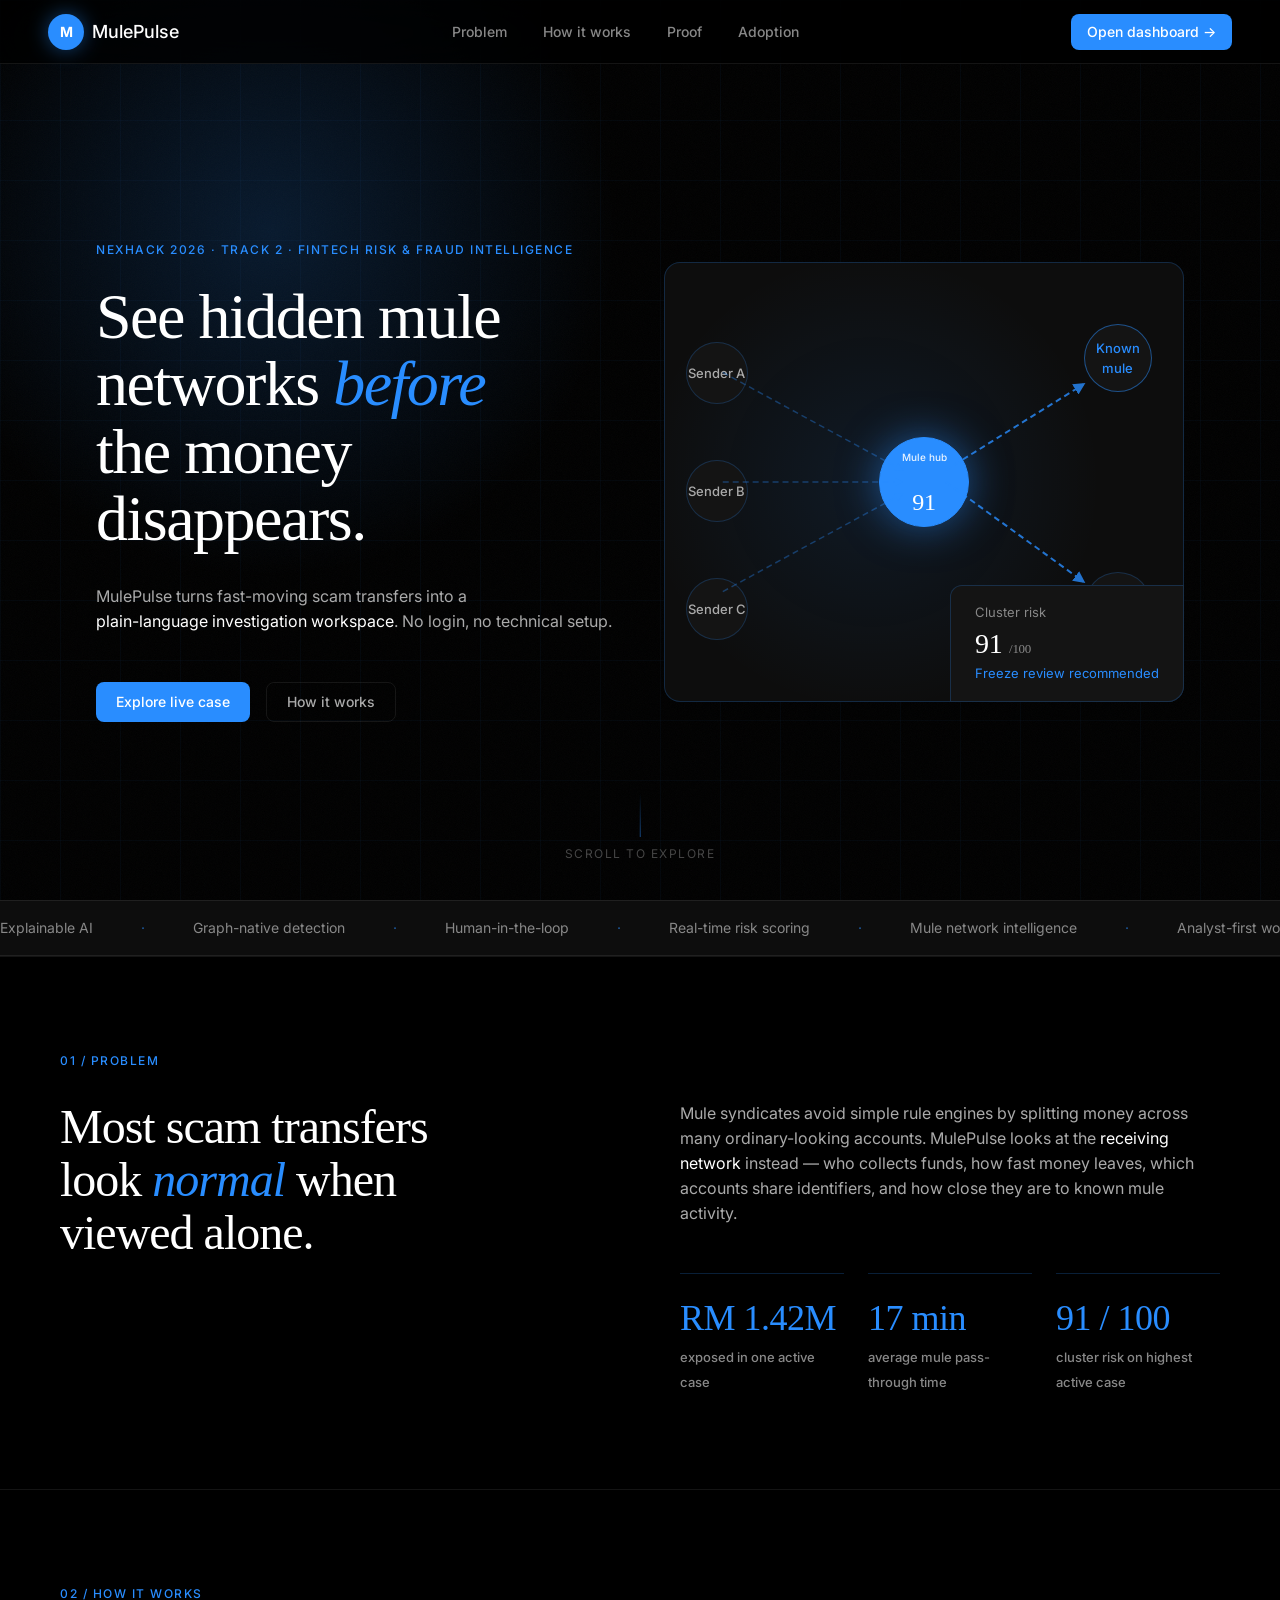
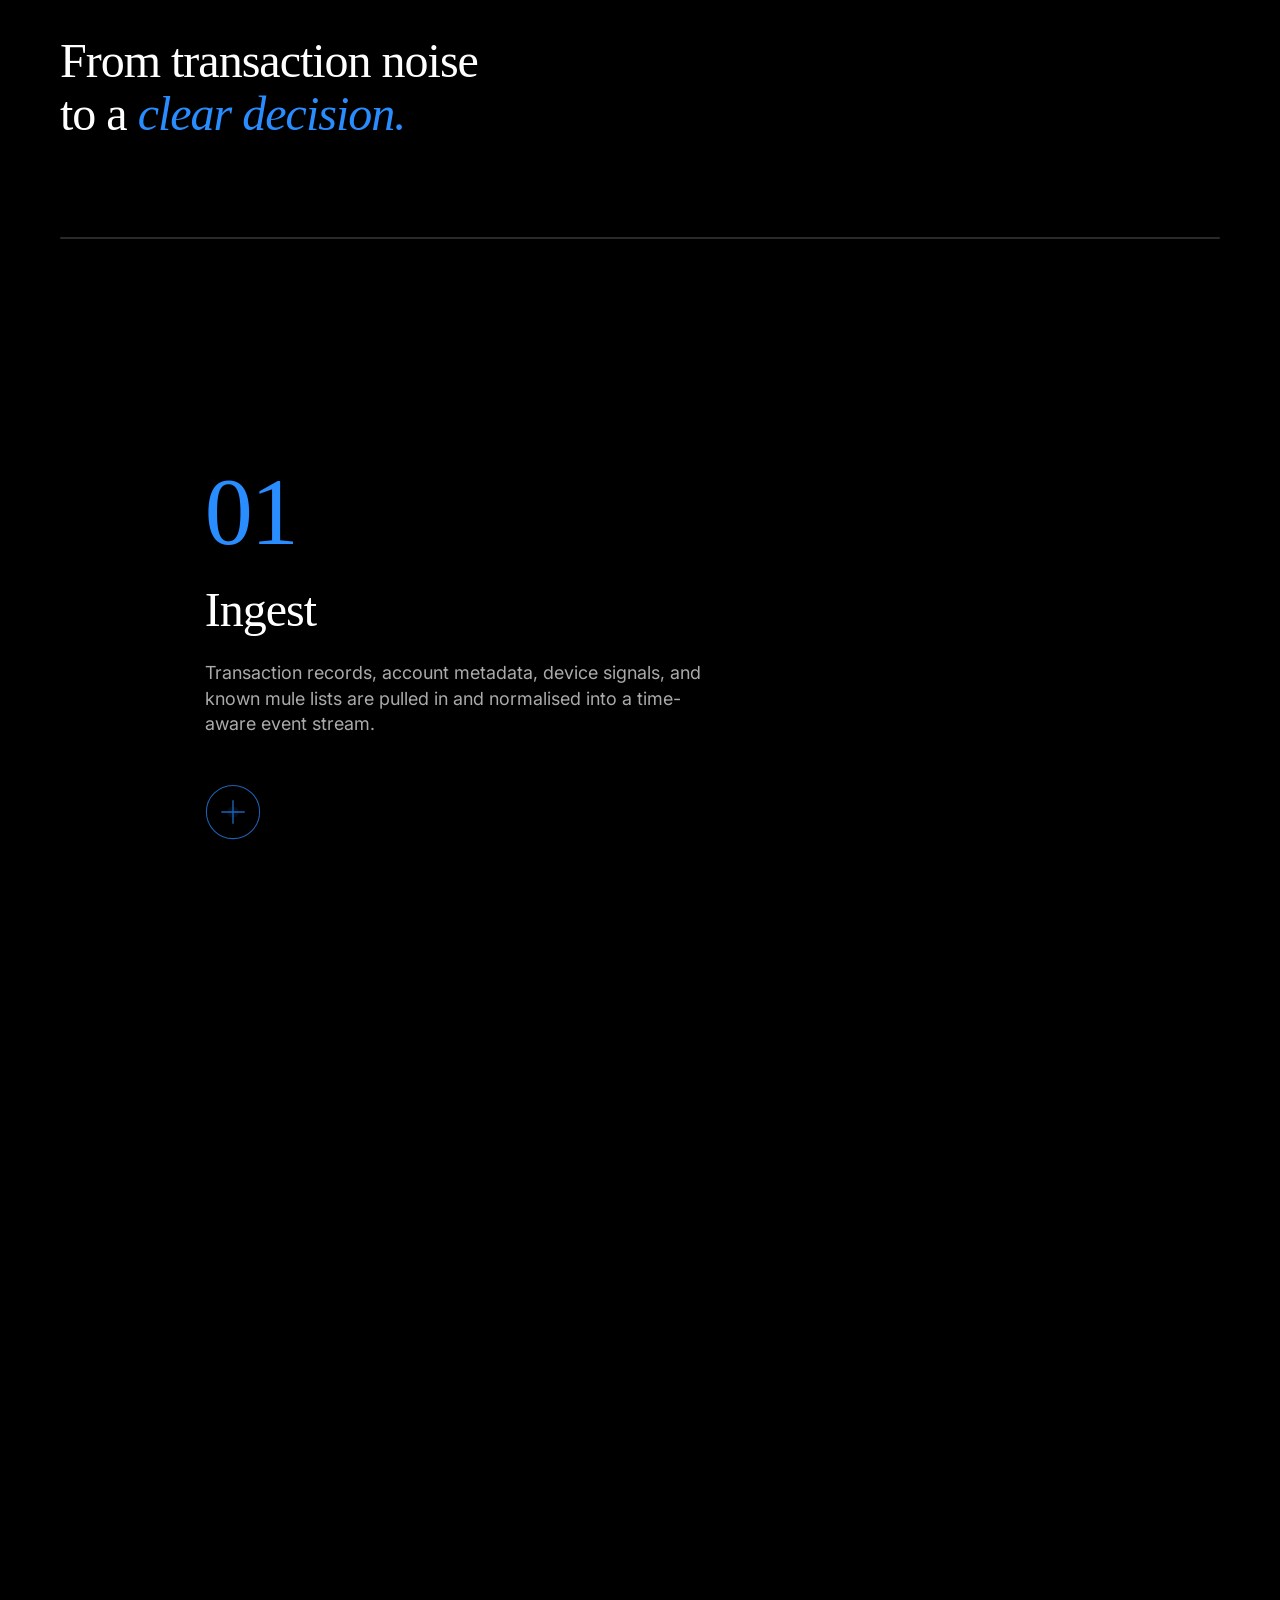
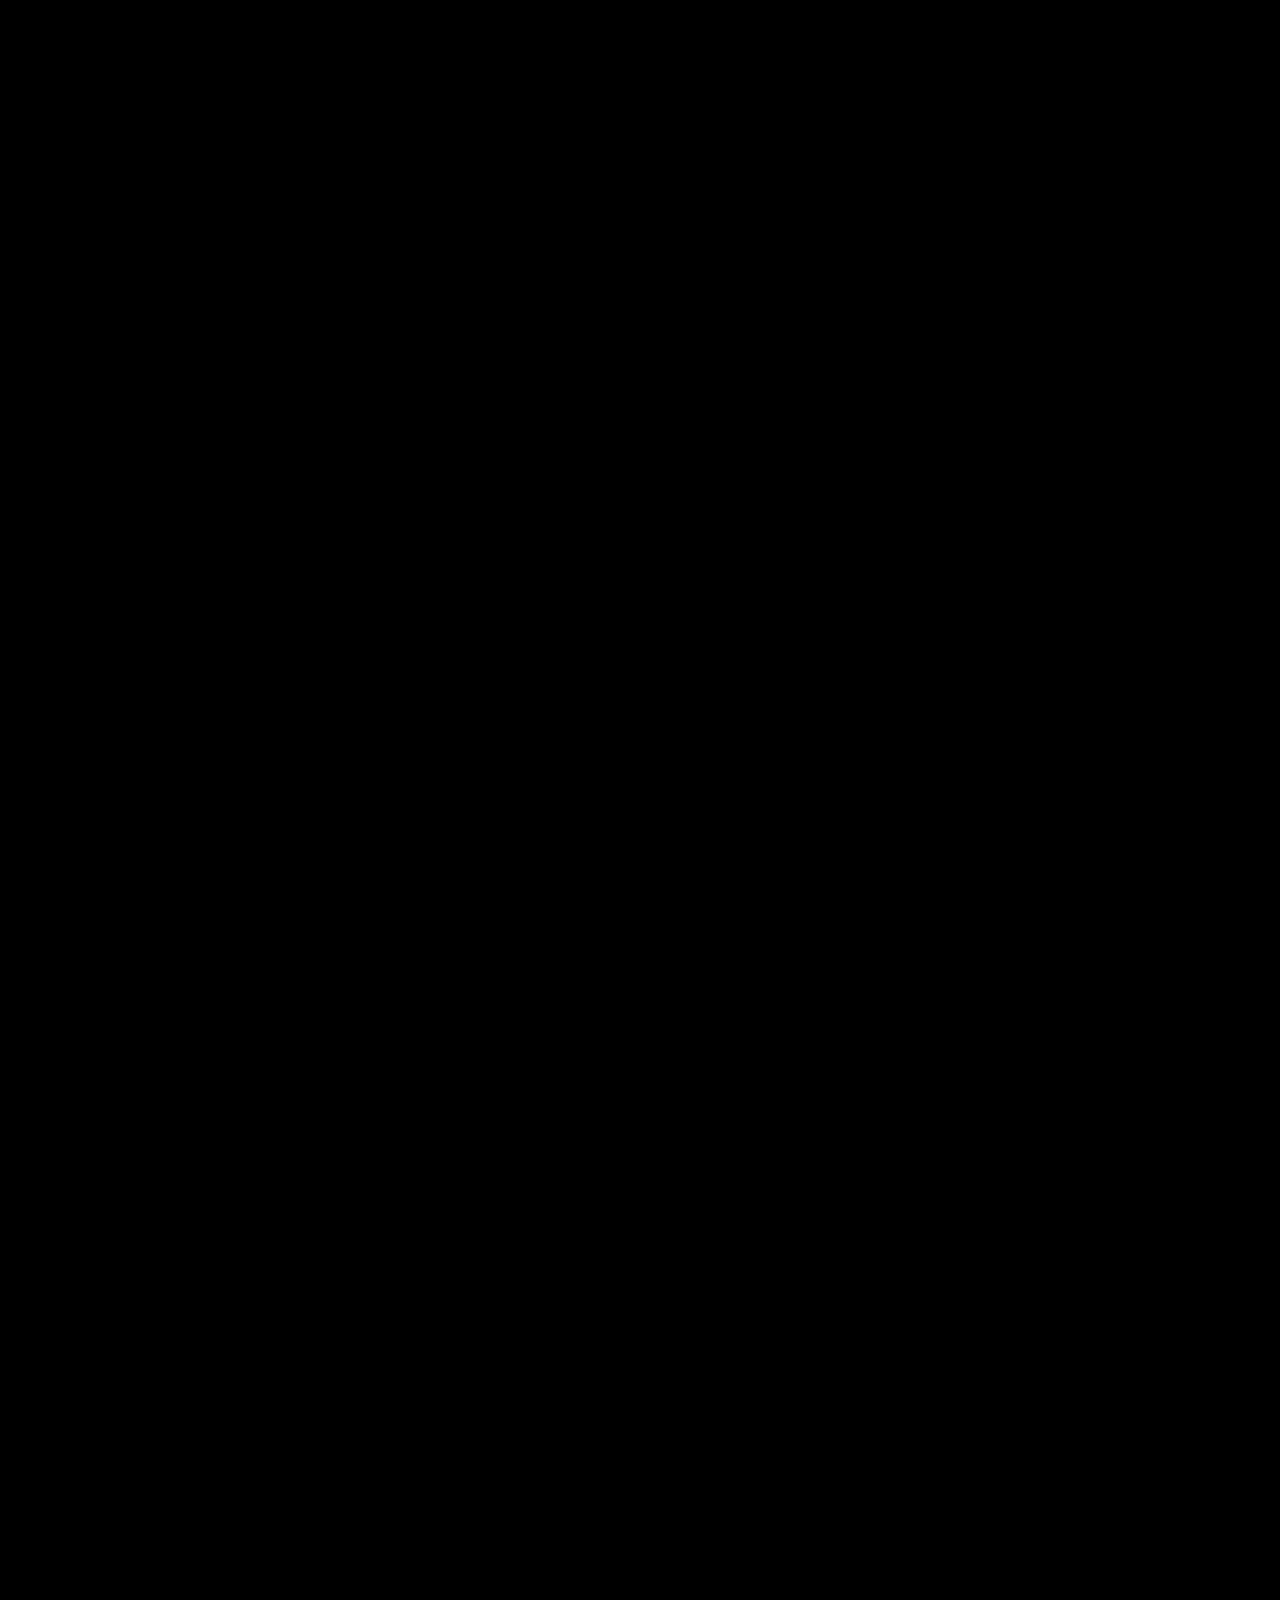
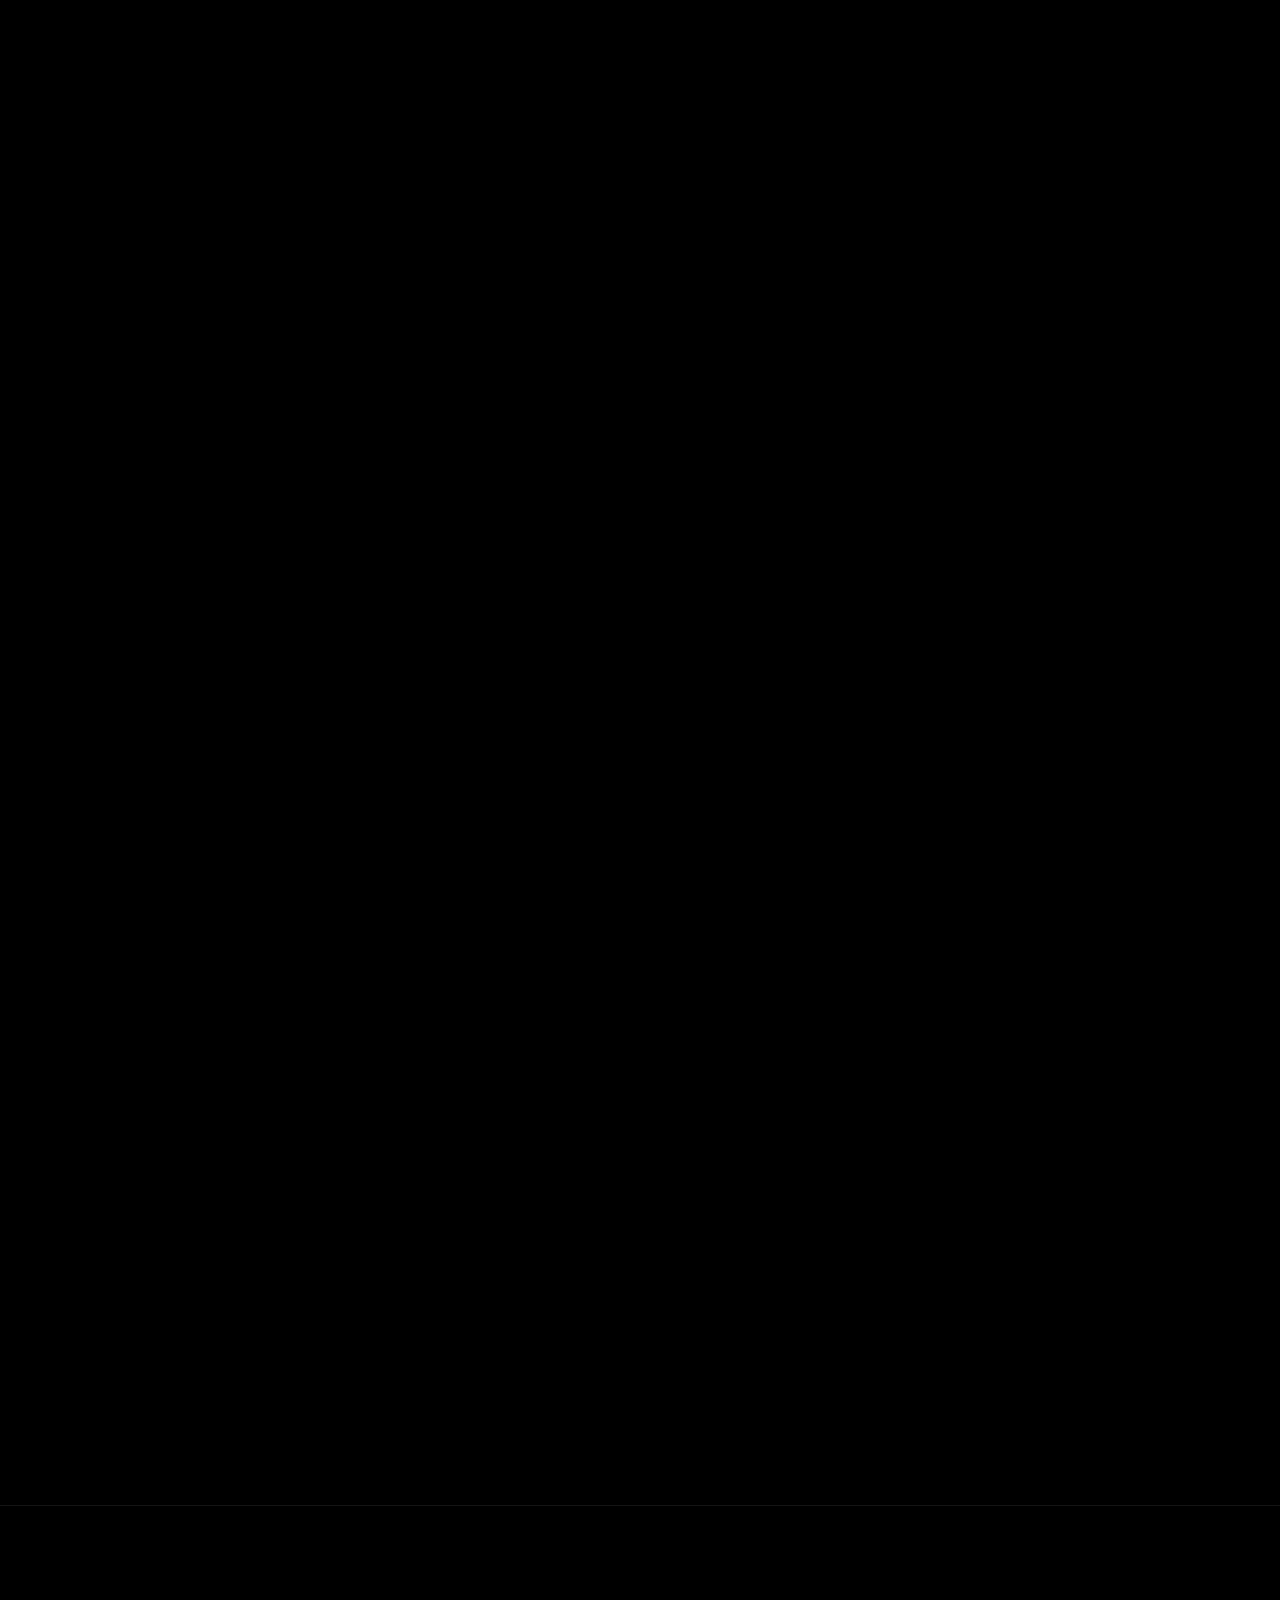
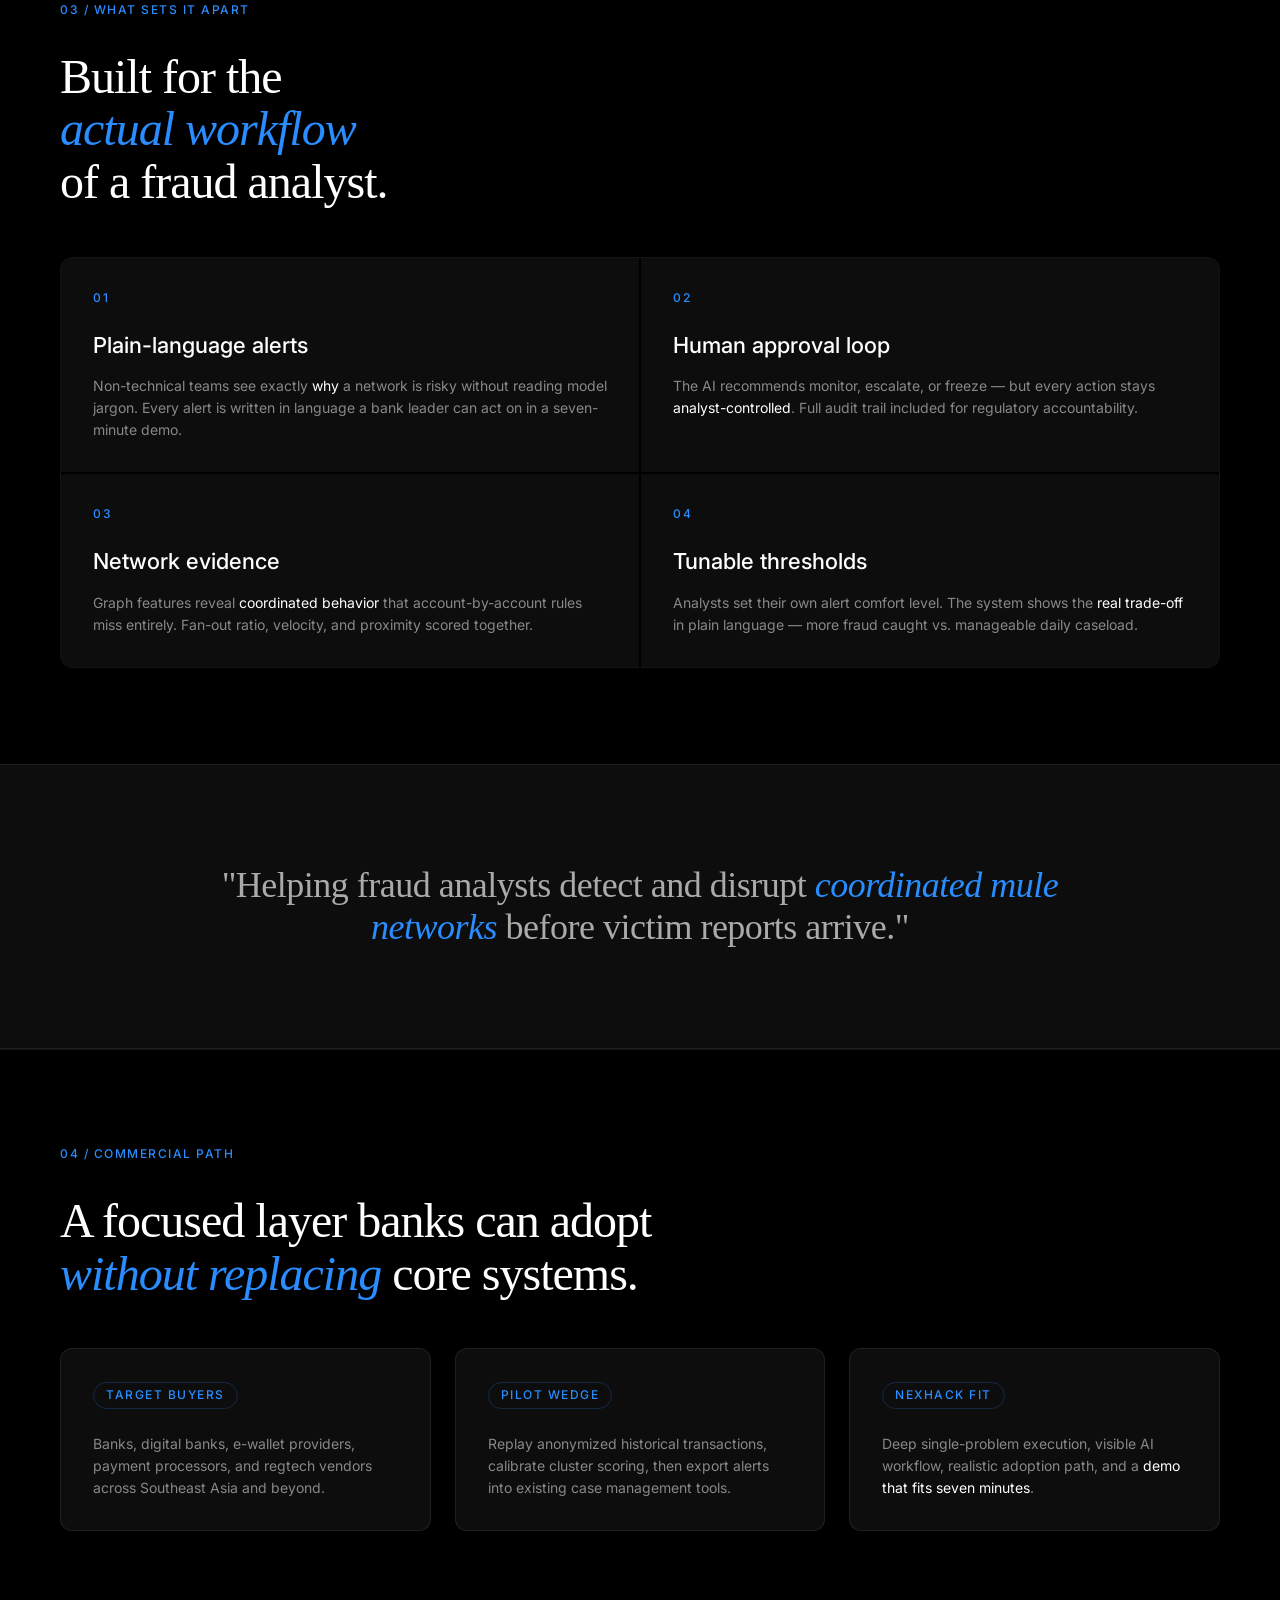
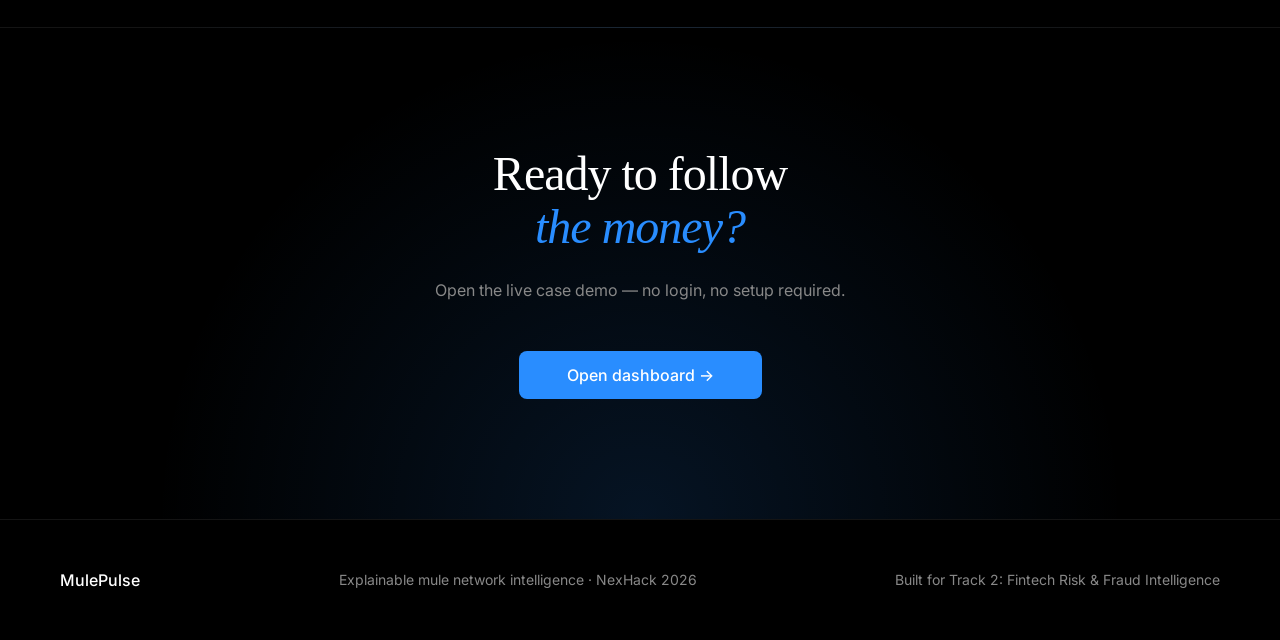
==== frontend_edited/index.html @ bab92071 "Add files via upload" ====
<!doctype html>
<html lang="en">
  <head>
    <meta charset="UTF-8" />
    <meta name="viewport" content="width=device-width, initial-scale=1.0" />
    <title>MulePulse | See Hidden Mule Networks Before the Money Disappears</title>
    <meta name="description" content="MulePulse turns fast-moving scam transfers into a plain-language investigation workspace. Graph-native mule network detection for fraud analysts." />
    <link rel="preconnect" href="https://fonts.googleapis.com" />
    <link rel="preconnect" href="https://fonts.gstatic.com" crossorigin />
    <link href="https://fonts.googleapis.com/css2?family=Inter:wght@400;500;600;700&family=JetBrains+Mono:wght@400;500&display=swap" rel="stylesheet" />
    <link rel="stylesheet" href="styles.css" />
  </head>
  <body>

    <!-- NAV -->
    <nav class="nav" id="nav">
      <a class="nav-brand" href="#" aria-label="MulePulse">
        <span class="nav-mark">M</span>
        <span>MulePulse</span>
      </a>
      <ul class="nav-links" role="list">
        <li><a href="#problem">Problem</a></li>
        <li><a href="#how">How it works</a></li>
        <li><a href="#proof">Proof</a></li>
        <li><a href="#adoption">Adoption</a></li>
      </ul>
      <a class="nav-cta" href="dashboard.html">Open dashboard →</a>
    </nav>

    <!-- HERO -->
    <section class="hero" id="top">
      <div class="hero-noise"></div>
      <div class="hero-grid-lines"></div>

      <div class="hero-content">
        <p class="eyebrow reveal-up" data-delay="0">NexHack 2026 · Track 2 · Fintech Risk & Fraud Intelligence</p>
        <h1 class="hero-heading reveal-up" data-delay="1">
          See hidden mule<br />
          networks <em>before</em><br />
          the money<br />
          disappears.
        </h1>
        <p class="hero-sub reveal-up" data-delay="2">
          MulePulse turns fast-moving scam transfers into a<br />
          <em>plain-language investigation workspace</em>. No login, no technical setup.
        </p>
        <div class="hero-actions reveal-up" data-delay="3">
          <a class="btn-primary" href="dashboard.html" id="hero-cta">Explore live case</a>
          <a class="btn-ghost" href="#how" id="hero-how">How it works</a>
        </div>
      </div>

      <!-- Animated graph visual -->
      <div class="hero-graph reveal-up" data-delay="2" aria-hidden="true">
        <div class="hg-orb orb-center">
          <span class="orb-label">Mule hub</span>
          <span class="orb-score">91</span>
        </div>
        <div class="hg-orb orb-v1"><span>Sender A</span></div>
        <div class="hg-orb orb-v2"><span>Sender B</span></div>
        <div class="hg-orb orb-v3"><span>Sender C</span></div>
        <div class="hg-orb orb-k1 orb-known"><span>Known mule</span></div>
        <div class="hg-orb orb-c1 orb-cash"><span>Cash-out</span></div>
        <svg class="hg-svg" viewBox="0 0 520 420" aria-hidden="true">
          <defs>
            <marker id="ah" viewBox="0 0 10 10" refX="8" refY="5" markerWidth="6" markerHeight="6" orient="auto-start-reverse">
              <path d="M0 0 L10 5 L0 10z" fill="#298DFF"/>
            </marker>
            <marker id="ah-hot" viewBox="0 0 10 10" refX="8" refY="5" markerWidth="6" markerHeight="6" orient="auto-start-reverse">
              <path d="M0 0 L10 5 L0 10z" fill="#298DFF"/>
            </marker>
          </defs>
          <!-- sender lines -->
          <line class="hg-edge" x1="58" y1="100" x2="238" y2="198" marker-end="url(#ah)" />
          <line class="hg-edge" x1="58" y1="210" x2="238" y2="210" marker-end="url(#ah)" />
          <line class="hg-edge" x1="58" y1="320" x2="238" y2="222" marker-end="url(#ah)" />
          <!-- hub to downstream -->
          <line class="hg-edge hg-hot" x1="282" y1="198" x2="420" y2="112" marker-end="url(#ah-hot)" />
          <line class="hg-edge hg-hot" x1="282" y1="210" x2="420" y2="310" marker-end="url(#ah-hot)" />
          <!-- pulse ring -->
          <circle class="hg-pulse" cx="260" cy="210" r="42" />
          <circle class="hg-pulse delay1" cx="260" cy="210" r="42" />
        </svg>
        <div class="hg-card">
          <p>Cluster risk</p>
          <strong>91 <span>/100</span></strong>
          <small>Freeze review recommended</small>
        </div>
      </div>

      <div class="hero-scroll-hint" aria-hidden="true">
        <span></span>
        <p>Scroll to explore</p>
      </div>
    </section>

    <!-- TICKER -->
    <div class="ticker-wrap" aria-hidden="true">
      <div class="ticker">
        <span>Explainable AI</span><span class="ticker-dot">·</span>
        <span>Graph-native detection</span><span class="ticker-dot">·</span>
        <span>Human-in-the-loop</span><span class="ticker-dot">·</span>
        <span>Real-time risk scoring</span><span class="ticker-dot">·</span>
        <span>Mule network intelligence</span><span class="ticker-dot">·</span>
        <span>Analyst-first workflow</span><span class="ticker-dot">·</span>
        <span>Explainable AI</span><span class="ticker-dot">·</span>
        <span>Graph-native detection</span><span class="ticker-dot">·</span>
        <span>Human-in-the-loop</span><span class="ticker-dot">·</span>
        <span>Real-time risk scoring</span><span class="ticker-dot">·</span>
        <span>Mule network intelligence</span><span class="ticker-dot">·</span>
        <span>Analyst-first workflow</span><span class="ticker-dot">·</span>
      </div>
    </div>

    <!-- PROBLEM STATEMENT -->
    <section class="section problem-section" id="problem">
      <div class="container">
        <div class="section-label reveal-up">01 / Problem</div>
        <div class="problem-layout">
          <h2 class="problem-heading reveal-up">
            Most scam transfers<br />
            look <em>normal</em> when<br />
            viewed alone.
          </h2>
          <div class="problem-right">
            <p class="problem-body reveal-up">
              Mule syndicates avoid simple rule engines by splitting money across many ordinary-looking accounts. MulePulse looks at the <em>receiving network</em> instead — who collects funds, how fast money leaves, which accounts share identifiers, and how close they are to known mule activity.
            </p>
            <div class="stat-row">
              <div class="stat reveal-up" data-delay="0">
                <strong>RM 1.42M</strong>
                <span>exposed in one active case</span>
              </div>
              <div class="stat reveal-up" data-delay="1">
                <strong>17 min</strong>
                <span>average mule pass-through time</span>
              </div>
              <div class="stat reveal-up" data-delay="2">
                <strong>91 / 100</strong>
                <span>cluster risk on highest active case</span>
              </div>
            </div>
          </div>
        </div>
      </div>
    </section>

    <!-- HOW IT WORKS — horizontal sticky scroll -->
    <section class="section how-section" id="how">
      <div class="container" style="margin-bottom: 64px;">
        <div class="section-label reveal-up">02 / How it works</div>
        <h2 class="how-heading reveal-up">From transaction noise<br />to a <em>clear decision.</em></h2>
      </div>

      <div class="steps-track" id="stepsTrack">
        <div class="steps-sticky">
          <div class="steps-progress">
            <div class="steps-bar" id="stepsBar"></div>
          </div>
          <div class="steps-viewport">
            <div class="steps-slider" id="stepsSlider">

              <div class="step-slide">
                <div class="step-number">01</div>
                <h3 class="step-title">Ingest</h3>
                <p class="step-body">Transaction records, account metadata, device signals, and known mule lists are pulled in and normalised into a time-aware event stream.</p>
                <div class="step-icon">
                  <svg viewBox="0 0 80 80" fill="none" aria-hidden="true">
                    <circle cx="40" cy="40" r="38" stroke="#298DFF" stroke-width="1.5"/>
                    <path d="M24 40h32M40 24v32" stroke="#298DFF" stroke-width="2" stroke-linecap="round"/>
                    <circle cx="40" cy="40" r="8" fill="#298DFF" opacity="0.15"/>
                  </svg>
                </div>
              </div>

              <div class="step-slide">
                <div class="step-number">02</div>
                <h3 class="step-title">Connect</h3>
                <p class="step-body">A graph engine links accounts, devices, and transfers, revealing coordinated receiving networks that look like isolated transactions at the account level.</p>
                <div class="step-icon">
                  <svg viewBox="0 0 80 80" fill="none" aria-hidden="true">
                    <circle cx="20" cy="40" r="8" stroke="#298DFF" stroke-width="1.5"/>
                    <circle cx="60" cy="20" r="8" stroke="#298DFF" stroke-width="1.5"/>
                    <circle cx="60" cy="60" r="8" stroke="#298DFF" stroke-width="1.5"/>
                    <line x1="28" y1="36" x2="52" y2="24" stroke="#298DFF" stroke-width="1.5"/>
                    <line x1="28" y1="44" x2="52" y2="56" stroke="#298DFF" stroke-width="1.5"/>
                    <line x1="60" y1="28" x2="60" y2="52" stroke="#298DFF" stroke-width="1.5"/>
                  </svg>
                </div>
              </div>

              <div class="step-slide">
                <div class="step-number">03</div>
                <h3 class="step-title">Score</h3>
                <p class="step-body">Clusters are ranked by velocity, fan-out ratio, known mule proximity, and network density. The highest-risk cluster reaches the analyst first.</p>
                <div class="step-icon">
                  <svg viewBox="0 0 80 80" fill="none" aria-hidden="true">
                    <rect x="12" y="48" width="10" height="20" rx="2" fill="#298DFF" opacity="0.3"/>
                    <rect x="28" y="36" width="10" height="32" rx="2" fill="#298DFF" opacity="0.5"/>
                    <rect x="44" y="22" width="10" height="46" rx="2" fill="#298DFF" opacity="0.75"/>
                    <rect x="60" y="12" width="10" height="56" rx="2" fill="#298DFF"/>
                  </svg>
                </div>
              </div>

              <div class="step-slide">
                <div class="step-number">04</div>
                <h3 class="step-title">Explain</h3>
                <p class="step-body">A readable case file is generated for non-technical fraud teams — no model jargon, just plain-language reasoning: many sources, fast forwarding, known mule proximity.</p>
                <div class="step-icon">
                  <svg viewBox="0 0 80 80" fill="none" aria-hidden="true">
                    <rect x="16" y="12" width="48" height="56" rx="6" stroke="#298DFF" stroke-width="1.5"/>
                    <line x1="26" y1="28" x2="54" y2="28" stroke="#298DFF" stroke-width="1.5" stroke-linecap="round"/>
                    <line x1="26" y1="40" x2="54" y2="40" stroke="#298DFF" stroke-width="1.5" stroke-linecap="round"/>
                    <line x1="26" y1="52" x2="42" y2="52" stroke="#298DFF" stroke-width="1.5" stroke-linecap="round"/>
                  </svg>
                </div>
              </div>

              <div class="step-slide">
                <div class="step-number">05</div>
                <h3 class="step-title">Control</h3>
                <p class="step-body">Every enforcement action — monitor, escalate, or freeze — requires a human decision. Every choice is logged, timestamped, and auditable for regulatory compliance.</p>
                <div class="step-icon">
                  <svg viewBox="0 0 80 80" fill="none" aria-hidden="true">
                    <circle cx="40" cy="40" r="28" stroke="#298DFF" stroke-width="1.5"/>
                    <path d="M28 40l8 8 16-16" stroke="#298DFF" stroke-width="2" stroke-linecap="round" stroke-linejoin="round"/>
                  </svg>
                </div>
              </div>

            </div>
          </div>
        </div>
      </div>
    </section>

    <!-- PROOF / FEATURES -->
    <section class="section proof-section" id="proof">
      <div class="container">
        <div class="section-label reveal-up">03 / What sets it apart</div>
        <h2 class="proof-heading reveal-up">Built for the<br /><em>actual workflow</em><br />of a fraud analyst.</h2>
        <div class="proof-grid">

          <article class="proof-card reveal-up" data-delay="0">
            <div class="proof-num">01</div>
            <h3>Plain-language alerts</h3>
            <p>Non-technical teams see exactly <em>why</em> a network is risky without reading model jargon. Every alert is written in language a bank leader can act on in a seven-minute demo.</p>
          </article>

          <article class="proof-card reveal-up" data-delay="1">
            <div class="proof-num">02</div>
            <h3>Human approval loop</h3>
            <p>The AI recommends monitor, escalate, or freeze — but every action stays <em>analyst-controlled</em>. Full audit trail included for regulatory accountability.</p>
          </article>

          <article class="proof-card reveal-up" data-delay="2">
            <div class="proof-num">03</div>
            <h3>Network evidence</h3>
            <p>Graph features reveal <em>coordinated behavior</em> that account-by-account rules miss entirely. Fan-out ratio, velocity, and proximity scored together.</p>
          </article>

          <article class="proof-card reveal-up" data-delay="3">
            <div class="proof-num">04</div>
            <h3>Tunable thresholds</h3>
            <p>Analysts set their own alert comfort level. The system shows the <em>real trade-off</em> in plain language — more fraud caught vs. manageable daily caseload.</p>
          </article>

        </div>
      </div>
    </section>

    <!-- LARGE QUOTE / STATEMENT -->
    <section class="quote-section">
      <div class="container">
        <blockquote class="big-quote reveal-up">
          "Helping fraud analysts detect and disrupt <em>coordinated mule networks</em> before victim reports arrive."
        </blockquote>
      </div>
    </section>

    <!-- ADOPTION -->
    <section class="section adoption-section" id="adoption">
      <div class="container">
        <div class="section-label reveal-up">04 / Commercial path</div>
        <h2 class="adoption-heading reveal-up">A focused layer banks can adopt <em>without replacing</em> core systems.</h2>
        <div class="adoption-grid">

          <div class="adoption-card reveal-up" data-delay="0">
            <span class="adoption-tag">Target buyers</span>
            <p>Banks, digital banks, e-wallet providers, payment processors, and regtech vendors across Southeast Asia and beyond.</p>
          </div>

          <div class="adoption-card reveal-up" data-delay="1">
            <span class="adoption-tag">Pilot wedge</span>
            <p>Replay anonymized historical transactions, calibrate cluster scoring, then export alerts into existing case management tools.</p>
          </div>

          <div class="adoption-card reveal-up" data-delay="2">
            <span class="adoption-tag">NexHack fit</span>
            <p>Deep single-problem execution, visible AI workflow, realistic adoption path, and a <em>demo that fits seven minutes</em>.</p>
          </div>

        </div>
      </div>
    </section>

    <!-- FINAL CTA -->
    <section class="cta-section">
      <div class="container cta-inner">
        <h2 class="cta-heading reveal-up">
          Ready to follow<br /><em>the money?</em>
        </h2>
        <p class="cta-sub reveal-up">Open the live case demo — no login, no setup required.</p>
        <a class="btn-primary btn-large reveal-up" href="dashboard.html" id="cta-dashboard">Open dashboard →</a>
      </div>
    </section>

    <!-- FOOTER -->
    <footer class="site-footer">
      <div class="container footer-inner">
        <span class="footer-brand">MulePulse</span>
        <span class="footer-tag">Explainable mule network intelligence · NexHack 2026</span>
        <span class="footer-legal">Built for Track 2: Fintech Risk & Fraud Intelligence</span>
      </div>
    </footer>

    <script src="landing.js"></script>
  </body>
</html>
---- frontend_edited/styles.css ----
/* =============================================
   MULEPULSE — LANDING PAGE STYLES
   Typography: typography.md
   Display: Copernicus / Tiempos Headline (serif)
   Body/UI: StyreneB / Inter (sans)
   Code: JetBrains Mono
   Colors: #298DFF (blue) · #000000 (black)
   ============================================= */

/* --- TYPOGRAPHY TOKENS (from typography.md) --- */
:root {
  /* Font families */
  --font-display: "Copernicus", "Tiempos Headline", Georgia, "Times New Roman", serif;
  --font-ui:      "StyreneB", Inter, -apple-system, BlinkMacSystemFont, "Segoe UI", Roboto, sans-serif;
  --font-mono:    "JetBrains Mono", ui-monospace, "Cascadia Code", "Fira Code", monospace;

  /* Typography scale */
  --type-display-xl-size:    64px;
  --type-display-xl-weight:  400;
  --type-display-xl-lh:      1.05;
  --type-display-xl-ls:      -1.5px;

  --type-display-lg-size:    48px;
  --type-display-lg-weight:  400;
  --type-display-lg-lh:      1.1;
  --type-display-lg-ls:      -1px;

  --type-display-md-size:    36px;
  --type-display-md-weight:  400;
  --type-display-md-lh:      1.15;
  --type-display-md-ls:      -0.5px;

  --type-display-sm-size:    28px;
  --type-display-sm-weight:  400;
  --type-display-sm-lh:      1.2;
  --type-display-sm-ls:      -0.3px;

  --type-title-lg-size:  22px;
  --type-title-lg-weight: 500;
  --type-title-lg-lh:    1.3;

  --type-title-md-size:  18px;
  --type-title-md-weight: 500;
  --type-title-md-lh:    1.4;

  --type-title-sm-size:  16px;
  --type-title-sm-weight: 500;
  --type-title-sm-lh:    1.4;

  --type-body-md-size:   16px;
  --type-body-md-weight: 400;
  --type-body-md-lh:     1.55;

  --type-body-sm-size:   14px;
  --type-body-sm-weight: 400;
  --type-body-sm-lh:     1.55;

  --type-caption-size:   13px;
  --type-caption-weight: 500;
  --type-caption-lh:     1.4;

  --type-caption-up-size:   12px;
  --type-caption-up-weight: 500;
  --type-caption-up-lh:     1.4;
  --type-caption-up-ls:     1.5px;

  --type-code-size:   14px;
  --type-code-weight: 400;
  --type-code-lh:     1.6;

  --type-button-size:   14px;
  --type-button-weight: 500;
  --type-button-lh:     1;

  --type-nav-size:   14px;
  --type-nav-weight: 500;
  --type-nav-lh:     1.4;

  /* Rounded (from rounded tokens) */
  --r-xs:   4px;
  --r-sm:   6px;
  --r-md:   8px;
  --r-lg:   12px;
  --r-xl:   16px;
  --r-pill: 9999px;

  /* Spacing (from spacing tokens) */
  --sp-xxs: 4px;
  --sp-xs:  8px;
  --sp-sm:  12px;
  --sp-md:  16px;
  --sp-lg:  24px;
  --sp-xl:  32px;
  --sp-xxl: 48px;
  --sp-section: 96px;

  /* Component tokens */
  --btn-height:   40px;
  --btn-padding:  var(--sp-sm) 20px;    /* 12px 20px */
  --nav-height:   64px;
  --hero-padding: var(--sp-section);    /* 96px */
  --card-padding: var(--sp-xl);         /* 32px */

  /* Color palette */
  --blue:    #298DFF;
  --blue-d:  #1a6fd4;
  --blue-g:  rgba(41, 141, 255, 0.12);
  --black:   #000000;
  --white:   #ffffff;
  --grey-1:  #0d0d0d;
  --grey-2:  #141414;
  --grey-3:  #1c1c1c;
  --grey-4:  #2a2a2a;
  --grey-m:  #888888;
  --grey-l:  #aaaaaa;
  --line:    rgba(255, 255, 255, 0.08);
  --line-b:  rgba(41, 141, 255, 0.22);
  --shadow:  0 32px 80px rgba(0, 0, 0, 0.7);
  --ease:    cubic-bezier(0.16, 1, 0.3, 1);
}

/* --- RESET ------------------------------------ */
*, *::before, *::after { box-sizing: border-box; margin: 0; padding: 0; }

html {
  scroll-behavior: smooth;
  background: var(--black);
  color: var(--white);
  /* body-md base */
  font-family: var(--font-ui);
  font-size: var(--type-body-md-size);
  font-weight: var(--type-body-md-weight);
  line-height: var(--type-body-md-lh);
  letter-spacing: 0;
  -webkit-font-smoothing: antialiased;
  -moz-osx-font-smoothing: grayscale;
}

body { background: var(--black); overflow-x: hidden; }
a { color: inherit; text-decoration: none; }
button { font: inherit; cursor: pointer; border: none; background: none; }
ul, ol { list-style: none; }
img, svg { display: block; max-width: 100%; }

/* em: blue highlight by default — italic only inside serif display headings */
em {
  color: var(--blue);
  font-style: normal;          /* sans-serif body em = blue, not italic */
}

/* Serif/display contexts: em gets italic (Copernicus italic is intentional) */
h1 em,
h2 em,
h3 em,
.hero-heading em,
.problem-heading em,
.how-heading em,
.proof-heading em,
.adoption-heading em,
.cta-heading em,
.big-quote em {
  font-style: italic;
}

/* --- CONTAINER -------------------------------- */
.container {
  width: min(1160px, calc(100% - 48px));
  margin-inline: auto;
}

/* =============================================
   TYPOGRAPHY UTILITIES
   Directly mapped to typography.md tokens
   ============================================= */

/* Display face — Copernicus / Tiempos Headline */
h1, h2, h3, h4,
.display-xl, .display-lg, .display-md, .display-sm {
  font-family: var(--font-display);
  font-weight: 400;          /* display: always 400, never bold */
}

/* display-xl — 64px, lh 1.05, ls -1.5px */
h1 {
  font-size: clamp(36px, 6.5vw, var(--type-display-xl-size));
  line-height: var(--type-display-xl-lh);
  letter-spacing: var(--type-display-xl-ls);
}

/* display-lg — 48px, lh 1.1, ls -1px */
h2 {
  font-size: clamp(28px, 4.5vw, var(--type-display-lg-size));
  line-height: var(--type-display-lg-lh);
  letter-spacing: var(--type-display-lg-ls);
}

/* display-md — 36px, lh 1.15, ls -0.5px */
h3 {
  font-size: clamp(22px, 3vw, var(--type-display-md-size));
  line-height: var(--type-display-md-lh);
  letter-spacing: var(--type-display-md-ls);
}

/* title-lg — 22px, 500, lh 1.3, StyreneB */
.title-lg {
  font-family: var(--font-ui);
  font-size: var(--type-title-lg-size);
  font-weight: var(--type-title-lg-weight);
  line-height: var(--type-title-lg-lh);
  letter-spacing: 0;
}

/* body-md (default) — 16px, 400, lh 1.55 */
p { font-family: var(--font-ui); }

/* caption-uppercase — 12px, 500, ls 1.5px */
.section-label,
.eyebrow,
.panel-eyebrow,
.ws-eyebrow,
.sidebar-eyebrow,
.proof-num,
.adoption-tag,
.live-badge {
  font-family: var(--font-ui);
  font-size: var(--type-caption-up-size);
  font-weight: var(--type-caption-up-weight);
  line-height: var(--type-caption-up-lh);
  letter-spacing: var(--type-caption-up-ls);
  text-transform: uppercase;
  color: var(--blue);
}

/* --- SCROLL REVEAL --------------------------- */
.reveal-up {
  opacity: 0;
  transform: translateY(40px);
  transition: opacity 0.8s var(--ease), transform 0.8s var(--ease);
}
.reveal-up[data-delay="1"] { transition-delay: 0.1s; }
.reveal-up[data-delay="2"] { transition-delay: 0.2s; }
.reveal-up[data-delay="3"] { transition-delay: 0.32s; }
.reveal-up.visible { opacity: 1; transform: translateY(0); }

/* =============================================
   BUTTONS  (button component token)
   height: 40px · padding: 12px 20px · rounded md (8px)
   font: 14px / 500 / StyreneB
   ============================================= */
.btn-primary,
.btn-ghost {
  display: inline-flex;
  align-items: center;
  justify-content: center;
  gap: var(--sp-xs);
  height: var(--btn-height);
  padding: var(--btn-padding);
  border-radius: var(--r-md);          /* rounded md = 8px */
  font-family: var(--font-ui);
  font-size: var(--type-button-size);
  font-weight: var(--type-button-weight);
  line-height: var(--type-button-lh);
  letter-spacing: 0;
  cursor: pointer;
  transition: background 0.2s var(--ease), transform 0.2s var(--ease), box-shadow 0.2s var(--ease);
}

.btn-primary {
  background: var(--blue);
  color: var(--white);
  border: none;
  box-shadow: 0 0 0 0 rgba(41, 141, 255, 0);
}
.btn-primary:hover {
  background: var(--blue-d);
  transform: translateY(-2px);
  box-shadow: 0 12px 32px rgba(41, 141, 255, 0.3);
}

/* Large variant for CTA — display-sm sizing */
.btn-primary.btn-large {
  height: 48px;
  padding: var(--sp-md) var(--sp-xxl);
  font-size: var(--type-title-sm-size);    /* 16px */
  font-weight: var(--type-title-sm-weight);
}

.btn-ghost {
  background: transparent;
  border: 1px solid var(--line);
  color: var(--grey-l);
}
.btn-ghost:hover {
  border-color: var(--blue);
  color: var(--blue);
  transform: translateY(-2px);
}

/* =============================================
   NAV  (top-nav token: height 64px, nav-link type)
   ============================================= */
.nav {
  position: fixed;
  top: 0; left: 0; right: 0;
  z-index: 100;
  display: grid;
  grid-template-columns: auto 1fr auto;
  align-items: center;
  gap: var(--sp-lg);
  padding: 0 var(--sp-xxl);
  height: var(--nav-height);            /* 64px from top-nav token */
  background: rgba(0, 0, 0, 0.78);
  backdrop-filter: blur(20px);
  -webkit-backdrop-filter: blur(20px);
  border-bottom: 1px solid var(--line);
  transition: background 0.3s, border-color 0.3s;
}
.nav.scrolled {
  background: rgba(0, 0, 0, 0.94);
  border-bottom-color: rgba(41, 141, 255, 0.15);
}

.nav-brand {
  display: flex;
  align-items: center;
  gap: var(--sp-xs);
  /* title-md for brand name */
  font-family: var(--font-ui);
  font-size: var(--type-title-md-size);
  font-weight: var(--type-title-md-weight);
  letter-spacing: 0;
}

.nav-mark {
  display: grid;
  place-items: center;
  width: 36px; height: 36px;
  border-radius: var(--r-pill);
  background: var(--blue);
  color: var(--white);
  font-family: var(--font-ui);
  font-size: var(--type-button-size);
  font-weight: 700;
  box-shadow: 0 0 20px rgba(41, 141, 255, 0.45);
}

.nav-links {
  display: flex;
  justify-content: center;
  gap: var(--sp-xxs);
}

/* nav-link token: 14px, 500, lh 1.4 */
.nav-links a {
  display: inline-flex;
  align-items: center;
  height: 36px;
  padding: 0 var(--sp-md);
  border-radius: var(--r-pill);
  font-family: var(--font-ui);
  font-size: var(--type-nav-size);
  font-weight: var(--type-nav-weight);
  line-height: var(--type-nav-lh);
  color: var(--grey-m);
  transition: color 0.2s, background 0.2s;
}
.nav-links a:hover { color: var(--white); background: rgba(255,255,255,0.06); }

.nav-cta {
  display: inline-flex;
  align-items: center;
  height: 36px;
  padding: 0 var(--sp-md);
  border-radius: var(--r-md);          /* rounded md */
  background: var(--blue);
  color: var(--white);
  font-family: var(--font-ui);
  font-size: var(--type-nav-size);
  font-weight: var(--type-nav-weight);
  transition: background 0.2s, transform 0.2s var(--ease);
}
.nav-cta:hover { background: var(--blue-d); transform: translateY(-1px); }

/* =============================================
   HERO  (hero-band token: padding 96px, display-xl)
   ============================================= */
.hero {
  position: relative;
  min-height: 100svh;
  display: grid;
  grid-template-columns: 1fr 1fr;
  align-items: center;
  gap: var(--sp-xxl);
  /* hero-band padding token = 96px sides */
  padding: calc(var(--nav-height) + var(--sp-xxl)) var(--hero-padding) var(--sp-xxl);
  overflow: hidden;
  background: var(--black);
}

/* bg decorations */
.hero-noise {
  position: absolute; inset: 0;
  opacity: 0.03;
  background-image: url("data:image/svg+xml,%3Csvg viewBox='0 0 256 256' xmlns='http://www.w3.org/2000/svg'%3E%3Cfilter id='n'%3E%3CfeTurbulence type='fractalNoise' baseFrequency='0.9' numOctaves='4' stitchTiles='stitch'/%3E%3C/filter%3E%3Crect width='100%25' height='100%25' filter='url(%23n)'/%3E%3C/svg%3E");
  background-size: 200px 200px;
  pointer-events: none;
}
.hero-grid-lines {
  position: absolute; inset: 0;
  background-image:
    linear-gradient(rgba(41,141,255,0.04) 1px, transparent 1px),
    linear-gradient(90deg, rgba(41,141,255,0.04) 1px, transparent 1px);
  background-size: 60px 60px;
  pointer-events: none;
}
.hero::before {
  content: '';
  position: absolute;
  top: -120px; left: -80px;
  width: 700px; height: 700px;
  background: radial-gradient(circle, rgba(41,141,255,0.18) 0%, transparent 70%);
  pointer-events: none;
}

.hero-content {
  position: relative;
  z-index: 2;
  max-width: 600px;
}

/* eyebrow = caption-uppercase */
.eyebrow { margin-bottom: var(--sp-lg); }

/* hero h1 = display-xl */
.hero-heading {
  margin-bottom: var(--sp-xl);
  color: var(--white);
}
.hero-heading em { display: inline-block; color: var(--blue); font-style: italic; }

/* hero sub = body-md */
.hero-sub {
  font-size: var(--type-body-md-size);
  color: var(--grey-l);
  line-height: var(--type-body-md-lh);
  margin-bottom: var(--sp-xxl);
}
.hero-sub em { color: var(--white); }

.hero-actions {
  display: flex;
  align-items: center;
  gap: var(--sp-md);
  flex-wrap: wrap;
}

/* --- hero graph -------------------------------- */
.hero-graph {
  position: relative;
  z-index: 2;
  height: 440px;
  border: 1px solid var(--line-b);
  border-radius: var(--r-xl);           /* 16px */
  background:
    radial-gradient(circle at 40% 50%, rgba(41,141,255,0.10) 0%, transparent 60%),
    var(--grey-1);
}

.hg-svg {
  position: absolute; inset: 0;
  width: 100%; height: 100%;
}

.hg-edge {
  stroke: rgba(41,141,255,0.35);
  stroke-width: 1.5;
  stroke-dasharray: 6 4;
  animation: dashMove 3s linear infinite;
}
.hg-edge.hg-hot { stroke: var(--blue); stroke-width: 2; opacity: 0.8; }
@keyframes dashMove { to { stroke-dashoffset: -40; } }

.hg-pulse {
  fill: none;
  stroke: var(--blue);
  stroke-width: 1;
  opacity: 0;
  animation: pulseRing 3s ease-out infinite;
}
.hg-pulse.delay1 { animation-delay: 1.5s; }
@keyframes pulseRing {
  0%   { r: 42; opacity: 0.6; }
  100% { r: 80; opacity: 0; }
}

.hg-orb {
  position: absolute;
  display: grid;
  place-items: center;
  text-align: center;
  border-radius: 50%;
  /* caption token: 13px, 500 */
  font-family: var(--font-ui);
  font-size: var(--type-caption-size);
  font-weight: var(--type-caption-weight);
  color: var(--grey-l);
  border: 1px solid var(--line-b);
  background: var(--grey-2);
}

.orb-center {
  left: 50%; top: 50%;
  transform: translate(-50%, -50%);
  width: 90px; height: 90px;
  background: var(--blue);
  border-color: var(--blue);
  color: var(--white);
  box-shadow: 0 0 40px rgba(41,141,255,0.5);
  animation: floatOrb 4s ease-in-out infinite;
}
@keyframes floatOrb {
  0%, 100% { transform: translate(-50%, -50%) scale(1); }
  50%       { transform: translate(-50%, -54%) scale(1.03); }
}

.orb-label { font-size: 10px; opacity: 0.9; }
.orb-score {
  /* display-sm: 28px, 400 */
  font-family: var(--font-display);
  font-size: 24px;
  font-weight: 400;
  line-height: 1;
  letter-spacing: -0.3px;
}

.orb-v1 { width: 62px; height: 62px; left: 4%; top: 18%; }
.orb-v2 { width: 62px; height: 62px; left: 4%; top: 45%; }
.orb-v3 { width: 62px; height: 62px; left: 4%; bottom: 14%; }
.orb-k1 { width: 68px; height: 68px; right: 6%; top: 14%; border-color: rgba(41,141,255,0.5); color: var(--blue); }
.orb-c1 { width: 68px; height: 68px; right: 6%; bottom: 14%; }

.hg-card {
  position: absolute;
  bottom: -1px; right: -1px;
  padding: var(--sp-md) var(--sp-lg);
  border-radius: 0 0 var(--r-xl) 0;
  background: var(--grey-2);
  border: 1px solid var(--line-b);
  border-top-left-radius: var(--r-lg);
}
/* caption */
.hg-card p {
  font-family: var(--font-ui);
  font-size: var(--type-caption-size);
  color: var(--grey-m);
  margin-bottom: var(--sp-xxs);
}
/* display-sm: 28px */
.hg-card strong {
  display: block;
  font-family: var(--font-display);
  font-size: var(--type-display-sm-size);
  font-weight: var(--type-display-sm-weight);
  line-height: var(--type-display-sm-lh);
  letter-spacing: var(--type-display-sm-ls);
  color: var(--white);
}
.hg-card strong span { font-size: var(--type-caption-size); color: var(--grey-m); }
.hg-card small {
  font-family: var(--font-ui);
  font-size: var(--type-caption-size);
  color: var(--blue);
}

.hero-scroll-hint {
  position: absolute;
  bottom: 36px; left: 50%;
  transform: translateX(-50%);
  display: flex; flex-direction: column;
  align-items: center; gap: var(--sp-xs);
  opacity: 0.5;
  animation: fadeInUp 1s 1.2s var(--ease) both;
}
@keyframes fadeInUp {
  from { opacity: 0; transform: translate(-50%, 16px); }
  to   { opacity: 0.5; transform: translate(-50%, 0); }
}
.hero-scroll-hint span {
  display: block; width: 1px; height: 44px;
  background: linear-gradient(to bottom, transparent, var(--blue));
  animation: lineGrow 1.5s ease-in-out infinite;
}
@keyframes lineGrow {
  0%, 100% { opacity: 0.3; height: 30px; }
  50%       { opacity: 1;   height: 50px; }
}
.hero-scroll-hint p {
  font-family: var(--font-ui);
  font-size: var(--type-caption-up-size);
  letter-spacing: var(--type-caption-up-ls);
  text-transform: uppercase;
  color: var(--grey-m);
}

/* =============================================
   TICKER
   ============================================= */
.ticker-wrap {
  overflow: hidden;
  padding: var(--sp-md) 0;
  border-top: 1px solid var(--line);
  border-bottom: 1px solid var(--line);
  background: var(--grey-1);
}
.ticker {
  display: flex;
  gap: var(--sp-xxl);
  width: max-content;
  animation: ticker 28s linear infinite;
  white-space: nowrap;
}
.ticker span {
  /* body-sm: 14px, 400 */
  font-family: var(--font-ui);
  font-size: var(--type-body-sm-size);
  color: var(--grey-m);
  letter-spacing: 0;
}
.ticker-dot { color: var(--blue) !important; opacity: 0.6; }
@keyframes ticker {
  from { transform: translateX(0); }
  to   { transform: translateX(-50%); }
}

/* =============================================
   SECTIONS — spacing token: section = 96px
   ============================================= */
.section { padding: var(--sp-section) 0; }

/* --- SECTION LABEL --- */
.section-label { margin-bottom: var(--sp-xl); }

/* --- PROBLEM ---------------------------------- */
.problem-section { border-top: 1px solid var(--line); }

.problem-layout {
  display: grid;
  grid-template-columns: 1fr 1fr;
  gap: 80px;
  align-items: start;
  margin-top: var(--sp-md);
}

/* h2 = display-lg */
.problem-heading { color: var(--white); }
.problem-heading em { font-style: italic; color: var(--blue); }

/* body-md */
.problem-body {
  font-size: var(--type-body-md-size);
  color: var(--grey-l);
  line-height: var(--type-body-md-lh);
  margin-bottom: var(--sp-xxl);
}
.problem-body em { color: var(--white); }

.stat-row {
  display: grid;
  grid-template-columns: repeat(3, 1fr);
  gap: var(--sp-lg);
}
.stat {
  padding-top: var(--sp-lg);
  border-top: 1px solid var(--line-b);
}
/* display-md: 36px */
.stat strong {
  display: block;
  font-family: var(--font-display);
  font-size: var(--type-display-md-size);
  font-weight: var(--type-display-md-weight);
  line-height: var(--type-display-md-lh);
  letter-spacing: var(--type-display-md-ls);
  color: var(--blue);
  margin-bottom: var(--sp-xxs);
}
/* caption */
.stat span {
  font-family: var(--font-ui);
  font-size: var(--type-caption-size);
  font-weight: var(--type-caption-weight);
  color: var(--grey-m);
  line-height: var(--type-caption-lh);
}

/* --- HOW IT WORKS — sticky scroll ------------- */
.how-section { border-top: 1px solid var(--line); padding-bottom: 0; }
.how-heading { color: var(--white); margin-bottom: 0; }
.how-heading em { font-style: italic; color: var(--blue); }

/* Track must be tall enough for all slides: 500svh gives ~80vh per slide */
.steps-track {
  position: relative;
  height: 500svh;
}

.steps-sticky {
  position: sticky;
  top: var(--nav-height);
  height: calc(100svh - var(--nav-height));
  display: flex;
  flex-direction: column;
  padding: var(--sp-xl) 0 0;
  overflow: hidden;                    /* clip slides */
}

.steps-progress {
  flex: 0 0 auto;
  width: min(1160px, calc(100% - 48px));
  margin: 0 auto var(--sp-lg);
  height: 2px;
  background: var(--grey-4);
  border-radius: var(--r-pill);
  overflow: hidden;
}
.steps-bar {
  height: 100%;
  background: var(--blue);
  border-radius: var(--r-pill);
  width: 0%;
  transition: width 0.1s linear;
  box-shadow: 0 0 12px rgba(41,141,255,0.7);
}

/* Critical: viewport must be full width with hidden overflow */
.steps-viewport {
  flex: 1;
  width: 100%;                         /* explicit full width */
  overflow: hidden;
}

/* Slider row — must be full width so 100% transform = full screen */
.steps-slider {
  display: flex;
  width: 100%;                         /* explicit full width */
  height: 100%;
  transition: transform 0.65s var(--ease);
}

/* Each slide: exactly 100% of the slider (= full viewport width)
   NO max-width here — content centering is done via padding */
.step-slide {
  flex: 0 0 100%;
  width: 100%;                         /* belt-and-suspenders */
  min-width: 100%;                     /* prevent shrinkage */
  height: 100%;
  display: flex;
  flex-direction: column;
  justify-content: center;
  padding: 0 min(220px, 16vw);         /* center content via padding */
}

/* Step number — display-xl scale, muted until active */
.step-number {
  font-family: var(--font-display);
  font-size: clamp(56px, 8vw, 96px);
  font-weight: 400;
  line-height: 1;
  letter-spacing: -2px;
  color: var(--grey-3);
  margin-bottom: var(--sp-lg);
  transition: color 0.4s var(--ease);
}
.step-slide.active .step-number { color: var(--blue); }

/* Step title — display-lg */
.step-title {
  font-family: var(--font-display);
  font-size: clamp(36px, 5vw, var(--type-display-lg-size));
  font-weight: var(--type-display-lg-weight);
  line-height: var(--type-display-lg-lh);
  letter-spacing: var(--type-display-lg-ls);
  color: var(--white);
  margin-bottom: var(--sp-lg);
}

/* Step body — title-md weight 400 */
.step-body {
  font-family: var(--font-ui);
  font-size: var(--type-title-md-size);
  font-weight: 400;
  color: var(--grey-l);
  line-height: var(--type-title-md-lh);
  max-width: 520px;                    /* readable line length only on the text */
}

.step-icon { margin-top: var(--sp-xxl); }
.step-icon svg { width: 56px; height: 56px; opacity: 0.7; }

/* --- PROOF ------------------------------------ */
.proof-section { border-top: 1px solid var(--line); }
.proof-heading { color: var(--white); margin-bottom: var(--sp-xxl); }
.proof-heading em { font-style: italic; color: var(--blue); }

.proof-grid {
  display: grid;
  grid-template-columns: repeat(2, 1fr);
  gap: 2px;
  border: 1px solid var(--line);
  border-radius: var(--r-lg);           /* rounded lg = 12px (feature-card) */
  overflow: hidden;
}

/* feature-card token: padding 32px, rounded lg */
.proof-card {
  padding: var(--card-padding);          /* 32px */
  background: var(--grey-1);
  transition: background 0.3s;
  position: relative; overflow: hidden;
}
.proof-card::before {
  content: '';
  position: absolute; inset: 0;
  background: radial-gradient(circle at 0% 100%, rgba(41,141,255,0.08) 0%, transparent 60%);
  opacity: 0;
  transition: opacity 0.4s;
}
.proof-card:hover { background: var(--grey-2); }
.proof-card:hover::before { opacity: 1; }

/* proof-num = caption-uppercase */
.proof-num { margin-bottom: var(--sp-lg); }

/* proof card title = title-lg: 22px, 500 */
.proof-card h3 {
  font-family: var(--font-ui);
  font-size: var(--type-title-lg-size);
  font-weight: var(--type-title-lg-weight);
  line-height: var(--type-title-lg-lh);
  letter-spacing: 0;
  color: var(--white);
  margin-bottom: var(--sp-md);
}

/* proof body = body-sm: 14px */
.proof-card p {
  font-size: var(--type-body-sm-size);
  font-weight: var(--type-body-sm-weight);
  color: var(--grey-m);
  line-height: var(--type-body-sm-lh);
}
.proof-card p em { color: var(--white); }

/* --- QUOTE ------------------------------------ */
.quote-section {
  border-top: 1px solid var(--line);
  border-bottom: 1px solid var(--line);
  padding: 100px 0;
  background: var(--grey-1);
  overflow: hidden;
}
/* big-quote = display-md */
.big-quote {
  font-family: var(--font-display);
  font-size: clamp(22px, 3.5vw, var(--type-display-md-size));
  font-weight: var(--type-display-md-weight);
  line-height: var(--type-display-md-lh);
  letter-spacing: var(--type-display-md-ls);
  font-style: normal;
  color: var(--grey-l);
  max-width: 860px;
  margin: 0 auto;
  text-align: center;
}
.big-quote em { color: var(--blue); font-style: italic; }

/* --- ADOPTION --------------------------------- */
.adoption-section { border-top: 1px solid var(--line); }
.adoption-heading {
  color: var(--white);
  max-width: 720px;
  margin-bottom: var(--sp-xxl);
}
.adoption-heading em { font-style: italic; color: var(--blue); }

.adoption-grid {
  display: grid;
  grid-template-columns: repeat(3, 1fr);
  gap: var(--sp-lg);
}

/* connector-tile-like: padding 20px→32px, rounded lg */
.adoption-card {
  padding: var(--card-padding);
  border: 1px solid var(--line);
  border-radius: var(--r-lg);
  background: var(--grey-1);
  transition: border-color 0.3s, background 0.3s, transform 0.3s var(--ease);
}
.adoption-card:hover {
  border-color: var(--line-b);
  background: var(--grey-2);
  transform: translateY(-4px);
}

/* adoption-tag = badge-pill: caption, pill */
.adoption-tag {
  display: inline-block;
  padding: var(--sp-xxs) var(--sp-sm);
  border-radius: var(--r-pill);
  border: 1px solid var(--line-b);
  margin-bottom: var(--sp-lg);
  color: var(--blue);
}

/* adoption body = body-sm */
.adoption-card p {
  font-size: var(--type-body-sm-size);
  color: var(--grey-m);
  line-height: var(--type-body-sm-lh);
}
.adoption-card p em { color: var(--white); }

/* --- CTA BAND (cta-band-dark token) ----------- */
.cta-section {
  border-top: 1px solid var(--line);
  padding: 120px 0;
  background:
    radial-gradient(circle at 50% 100%, rgba(41,141,255,0.14) 0%, transparent 60%),
    var(--black);
  text-align: center;
}
.cta-inner { max-width: 700px; margin: 0 auto; }
.cta-heading { color: var(--white); margin-bottom: var(--sp-lg); }
.cta-heading em { font-style: italic; color: var(--blue); }
/* cta sub = body-md */
.cta-sub {
  font-size: var(--type-body-md-size);
  color: var(--grey-m);
  line-height: var(--type-body-md-lh);
  margin-bottom: var(--sp-xxl);
}

/* --- FOOTER (footer token: body-sm, padding 64px) */
.site-footer {
  border-top: 1px solid var(--line);
  padding: var(--sp-xxl) 0;            /* 48px — closest to 64px token */
  background: var(--black);
}
.footer-inner {
  display: flex;
  justify-content: space-between;
  align-items: center;
  gap: var(--sp-lg);
  flex-wrap: wrap;
}
/* footer brand = title-sm: 16px, 500 */
.footer-brand {
  font-family: var(--font-ui);
  font-size: var(--type-title-sm-size);
  font-weight: var(--type-title-sm-weight);
  color: var(--white);
}
/* footer secondary = body-sm: 14px, 400 */
.footer-tag, .footer-legal {
  font-family: var(--font-ui);
  font-size: var(--type-body-sm-size);
  color: var(--grey-m);
}

/* =============================================
   RESPONSIVE
   ============================================= */
@media (max-width: 1024px) {
  .hero { grid-template-columns: 1fr; padding-left: var(--sp-xxl); padding-right: var(--sp-xxl); }
  .hero-content { max-width: 100%; }
  .hero-graph { height: 340px; }
  .problem-layout { grid-template-columns: 1fr; gap: var(--sp-xxl); }
  .stat-row { grid-template-columns: repeat(3, 1fr); gap: var(--sp-md); }
  .proof-grid { grid-template-columns: 1fr; }
  .adoption-grid { grid-template-columns: 1fr; }
  .step-slide { padding: 0 min(60px, 6vw); }
}

@media (max-width: 768px) {
  h1 { font-size: 36px; letter-spacing: -0.8px; }
  h2 { font-size: 28px; letter-spacing: -0.5px; }

  .nav { padding: 0 var(--sp-md); }
  .nav-links { display: none; }
  .hero { padding: calc(var(--nav-height) + var(--sp-xl)) var(--sp-md) var(--sp-xxl); gap: var(--sp-xxl); }
  .hero-graph { height: 280px; }
  .section { padding: 72px 0; }
  .stat-row { grid-template-columns: 1fr; gap: var(--sp-lg); }
  .steps-track { height: 450vh; }
  .step-slide { padding: 0 var(--sp-lg); }
  .step-number { font-size: 56px; }
  .step-title { font-size: 32px; }
  .proof-card { padding: var(--sp-xl); }
  .adoption-grid { grid-template-columns: 1fr; }
  .footer-inner { flex-direction: column; gap: var(--sp-xs); text-align: center; }
  .big-quote { font-size: 22px; }
}

@media (max-width: 480px) {
  .hero-actions { flex-direction: column; align-items: flex-start; }
  .nav-cta { padding: 0 var(--sp-md); }
}
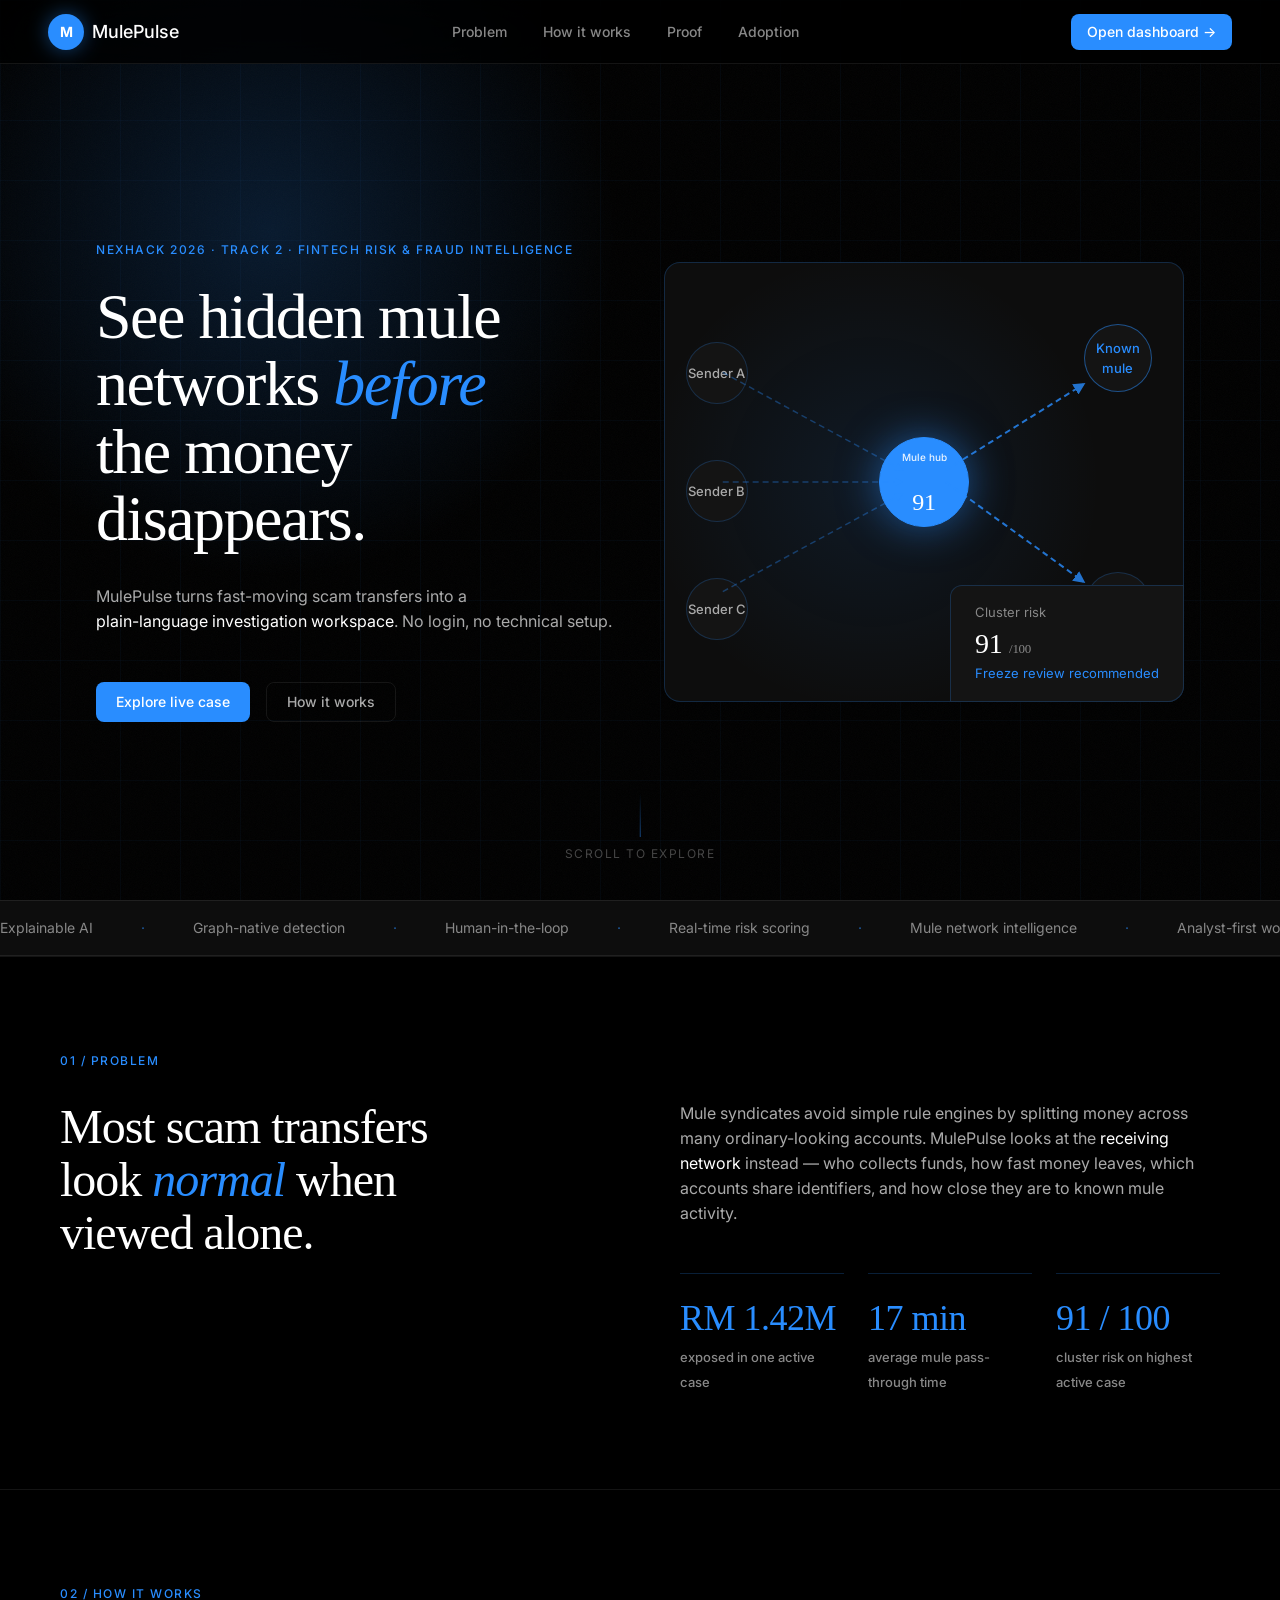
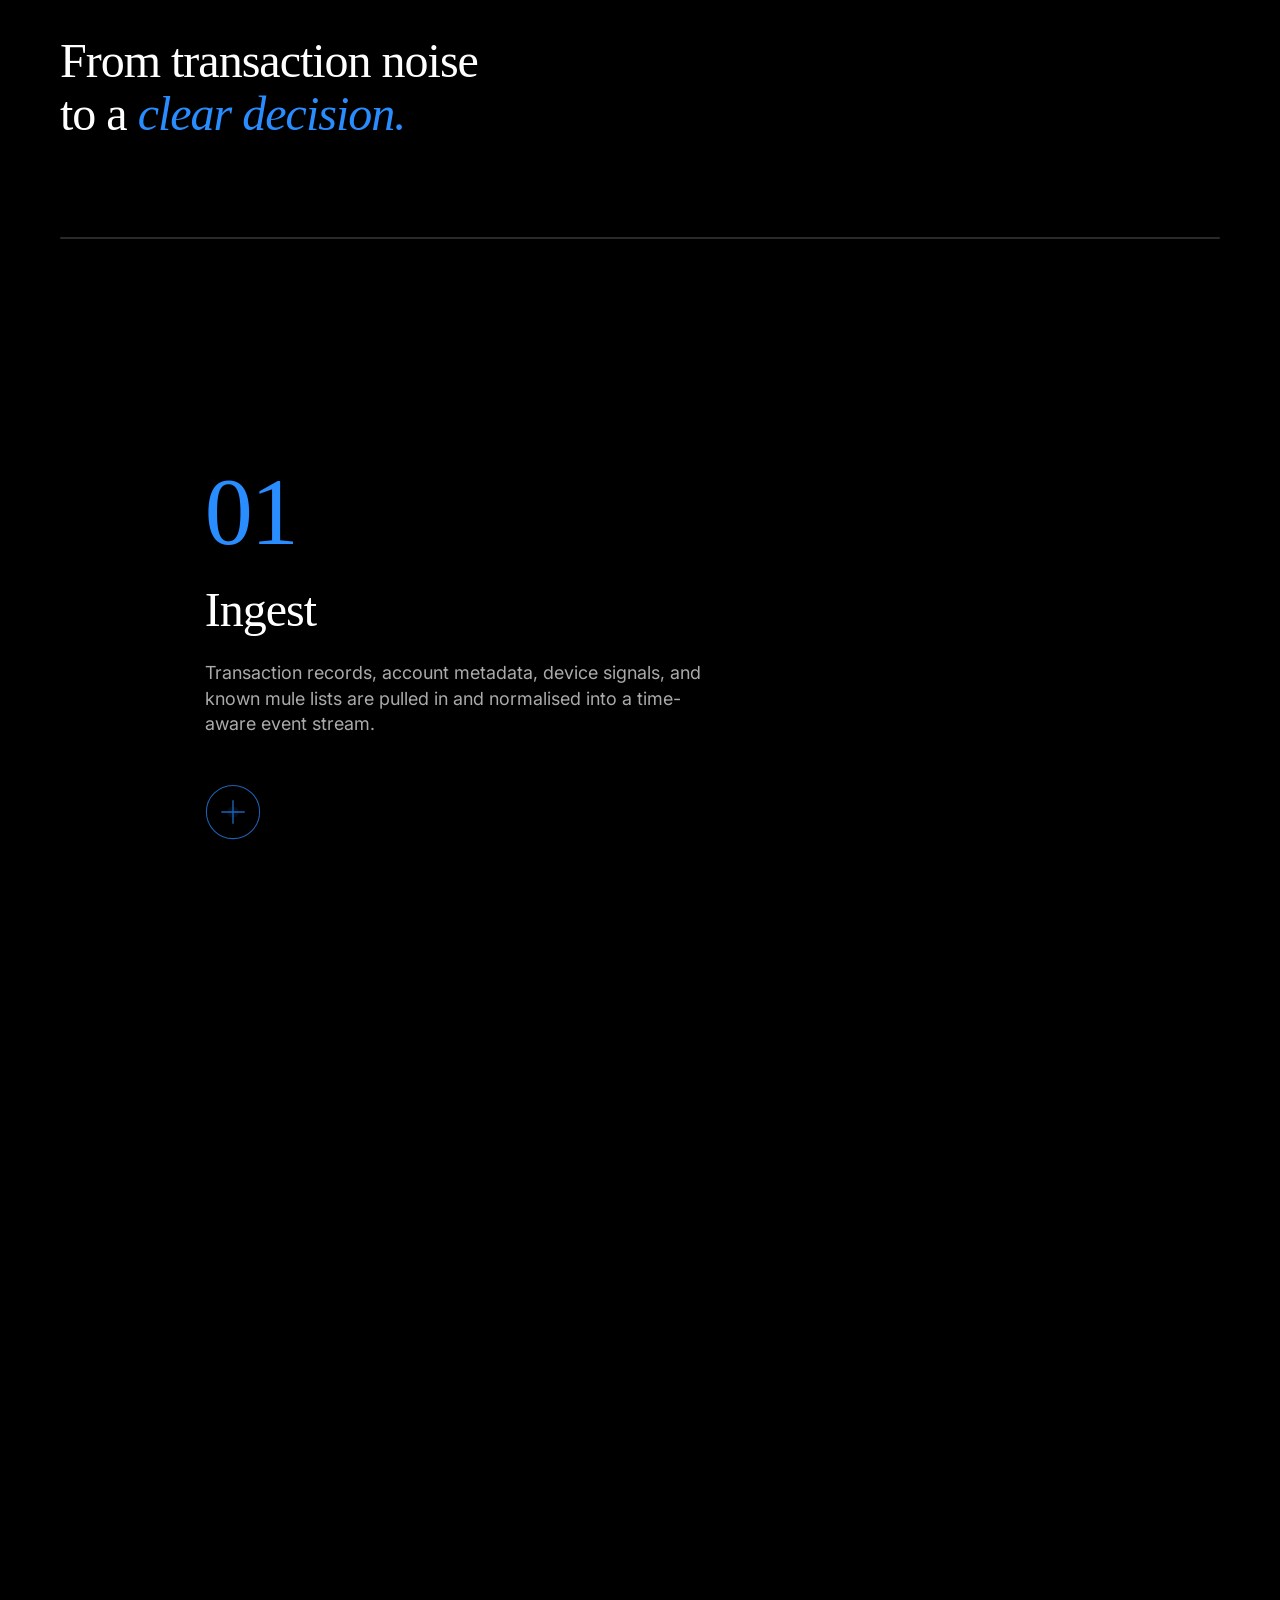
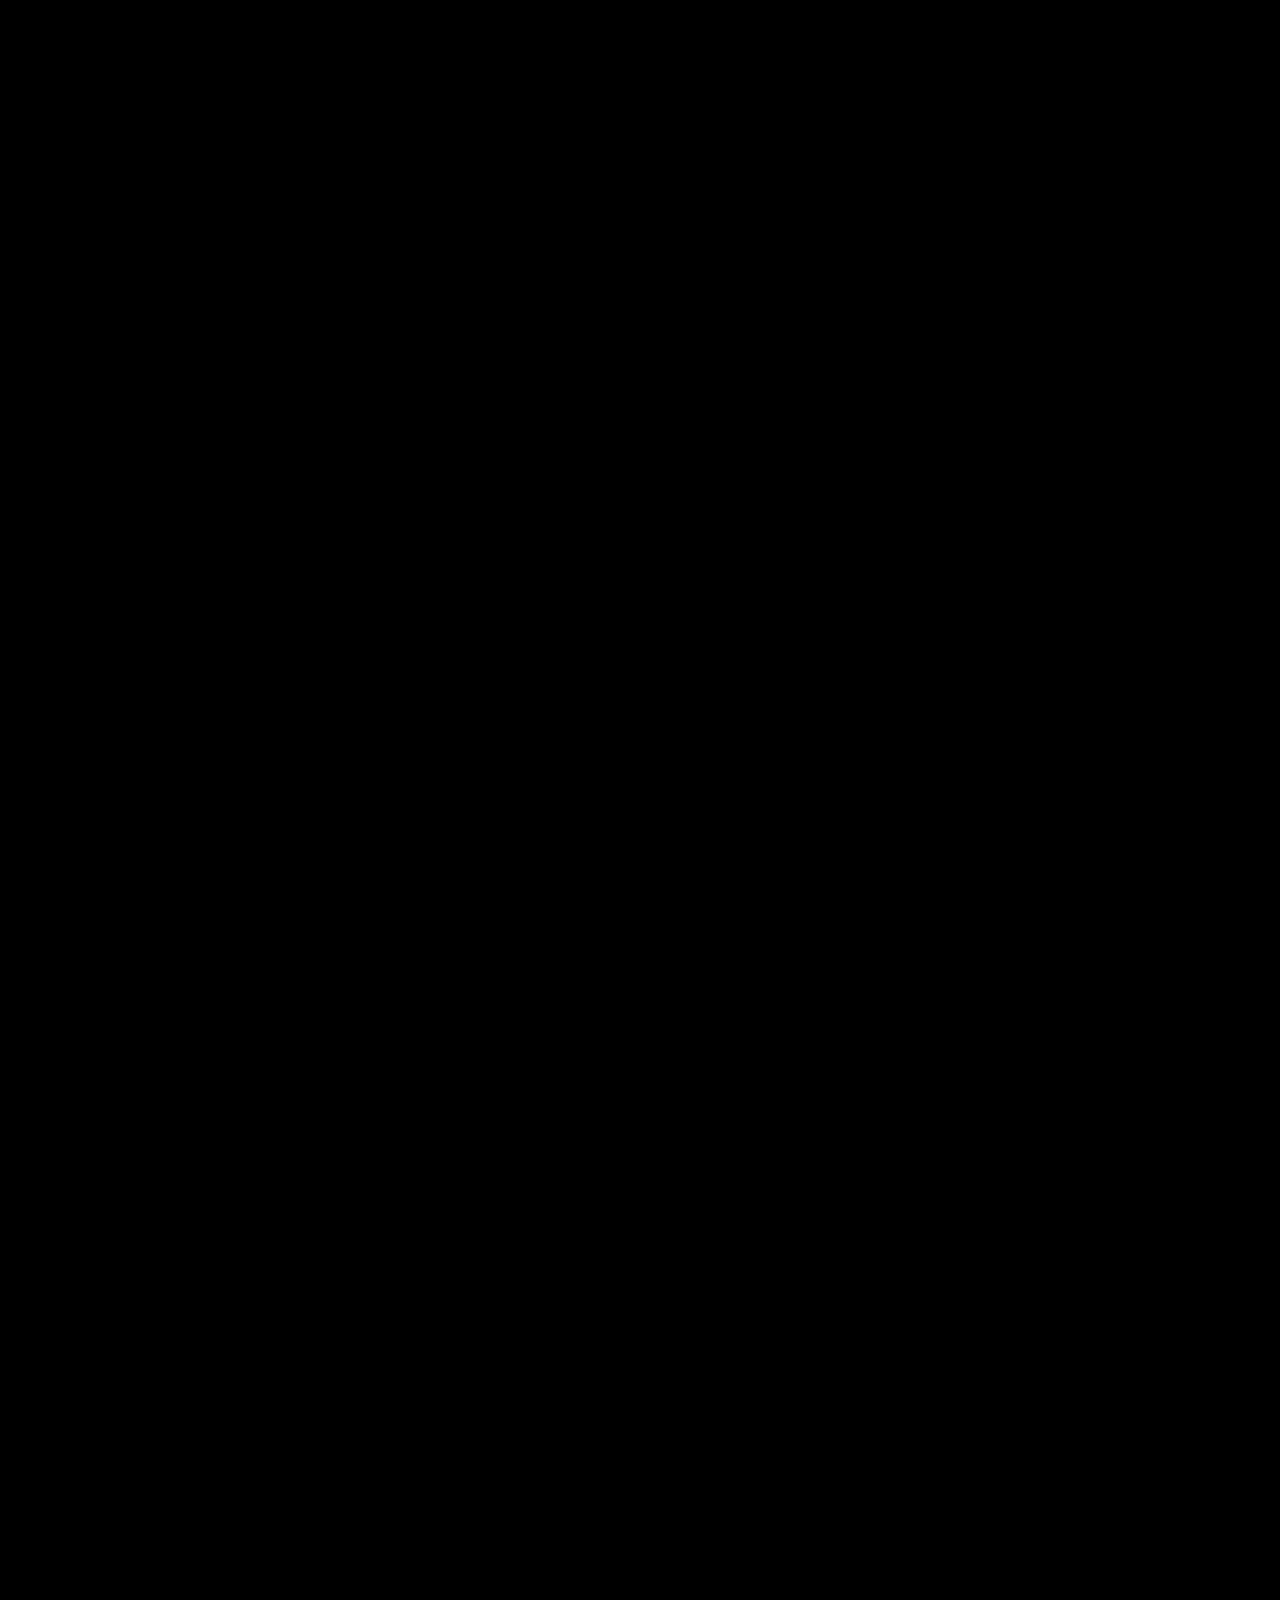
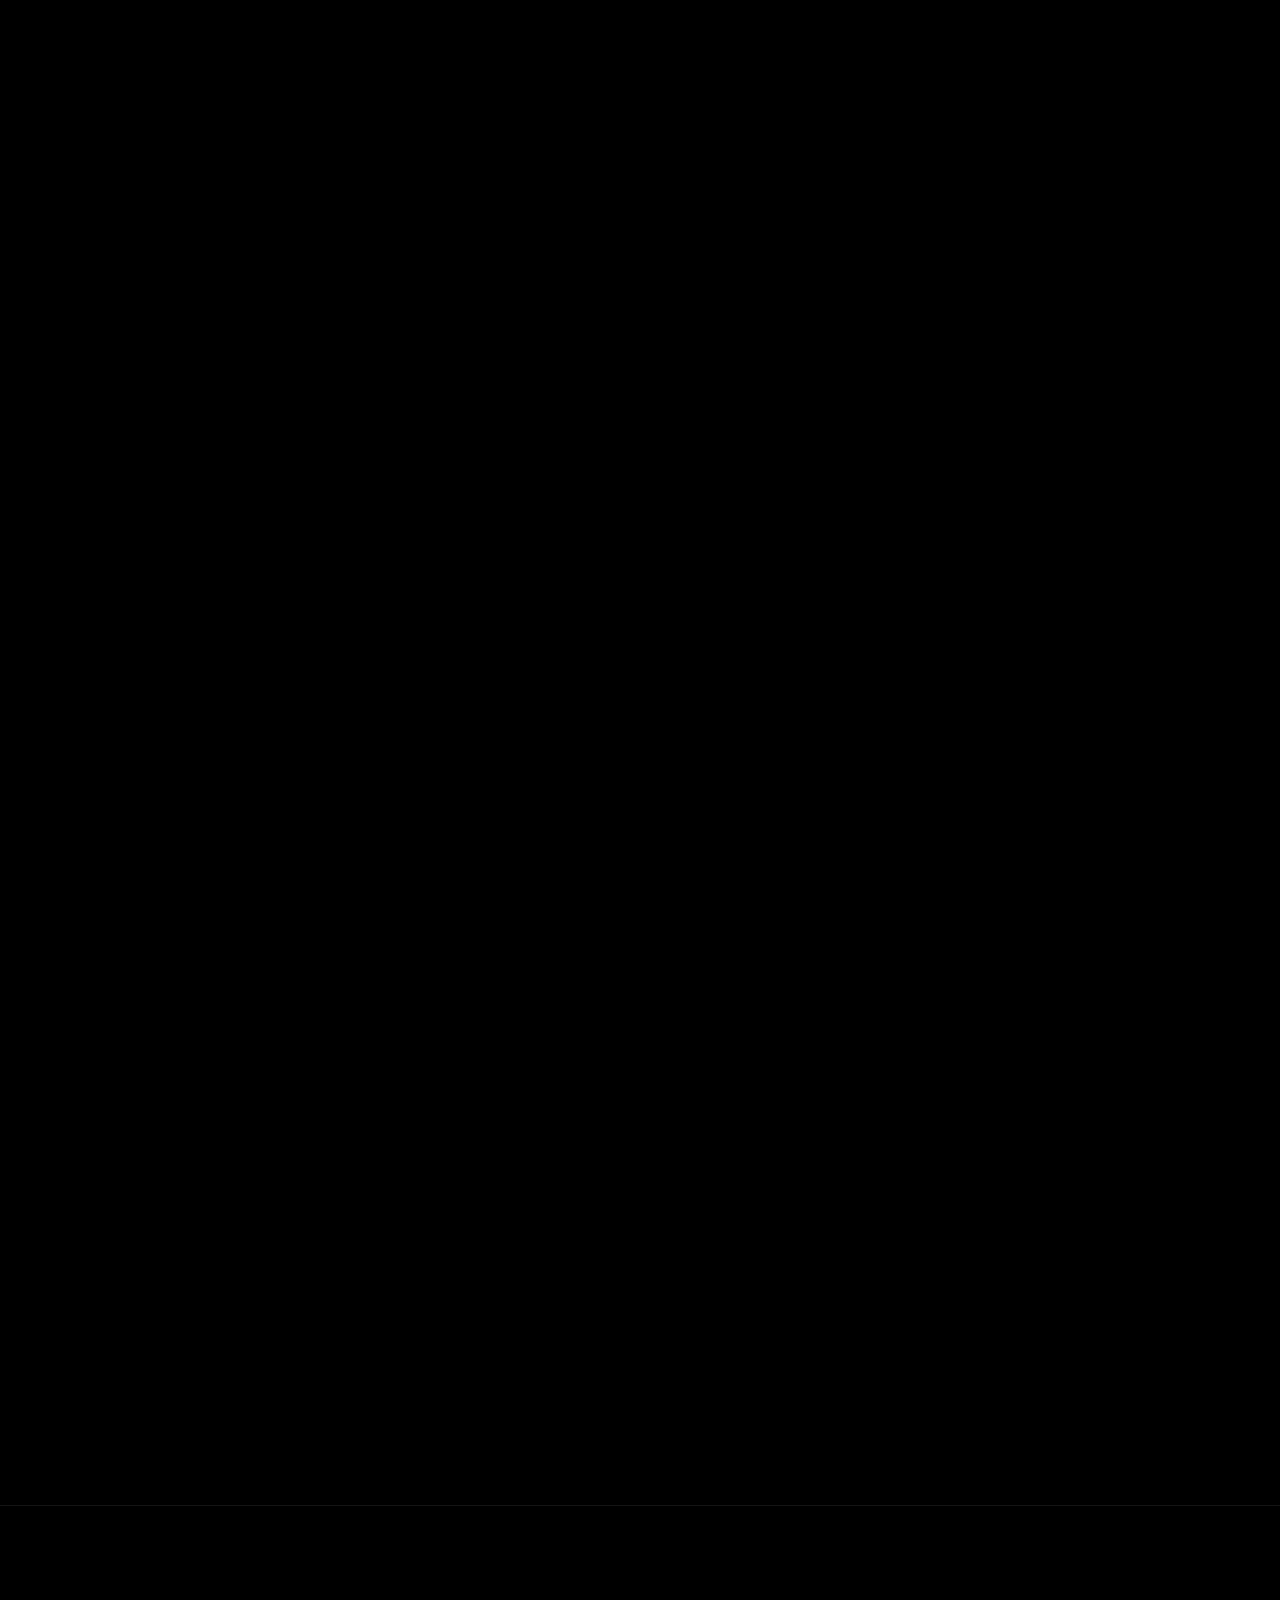
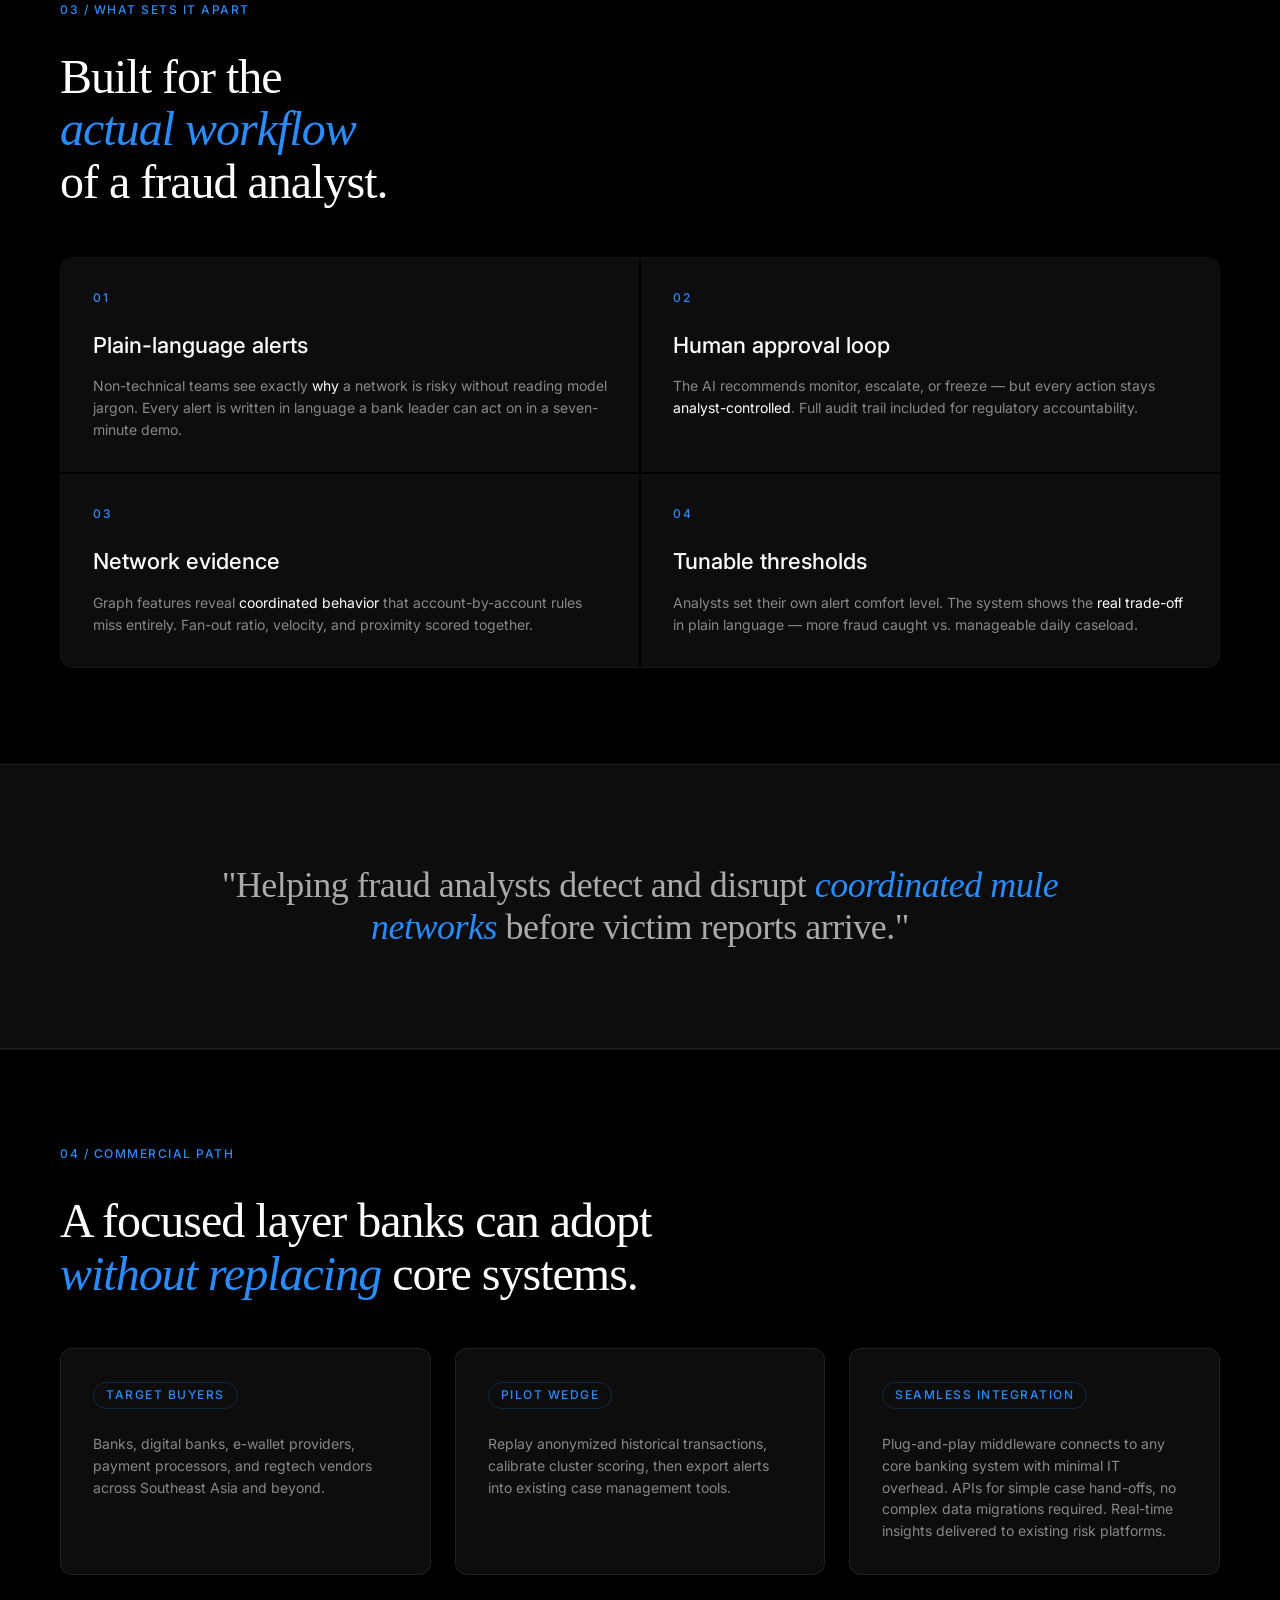
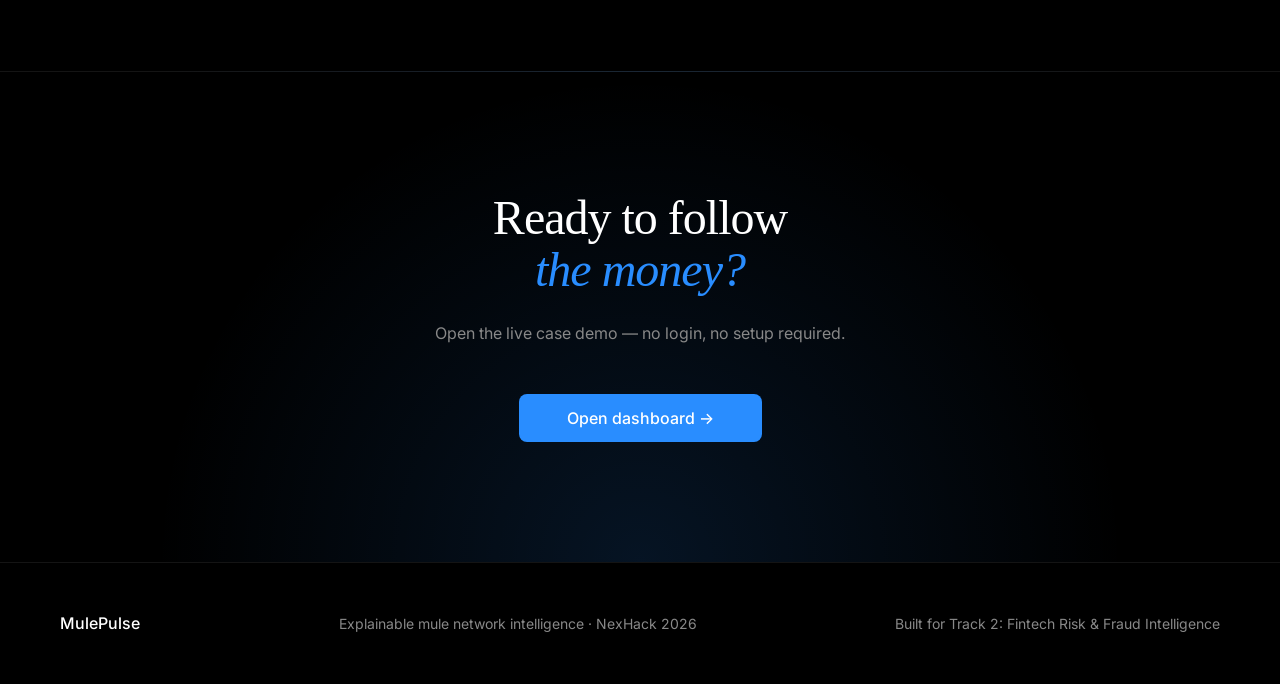
==== commit aac3c957: "Update adoption card 3 to Seamless integration" ====
--- a/frontend_edited/index.html
+++ b/frontend_edited/index.html
@@ -297,8 +297,8 @@
           </div>
 
           <div class="adoption-card reveal-up" data-delay="2">
-            <span class="adoption-tag">NexHack fit</span>
-            <p>Deep single-problem execution, visible AI workflow, realistic adoption path, and a <em>demo that fits seven minutes</em>.</p>
+            <span class="adoption-tag">Seamless integration</span>
+            <p>Plug-and-play middleware connects to any core banking system with minimal IT overhead. APIs for simple case hand-offs, no complex data migrations required. Real-time insights delivered to existing risk platforms.</p>
           </div>
 
         </div>
